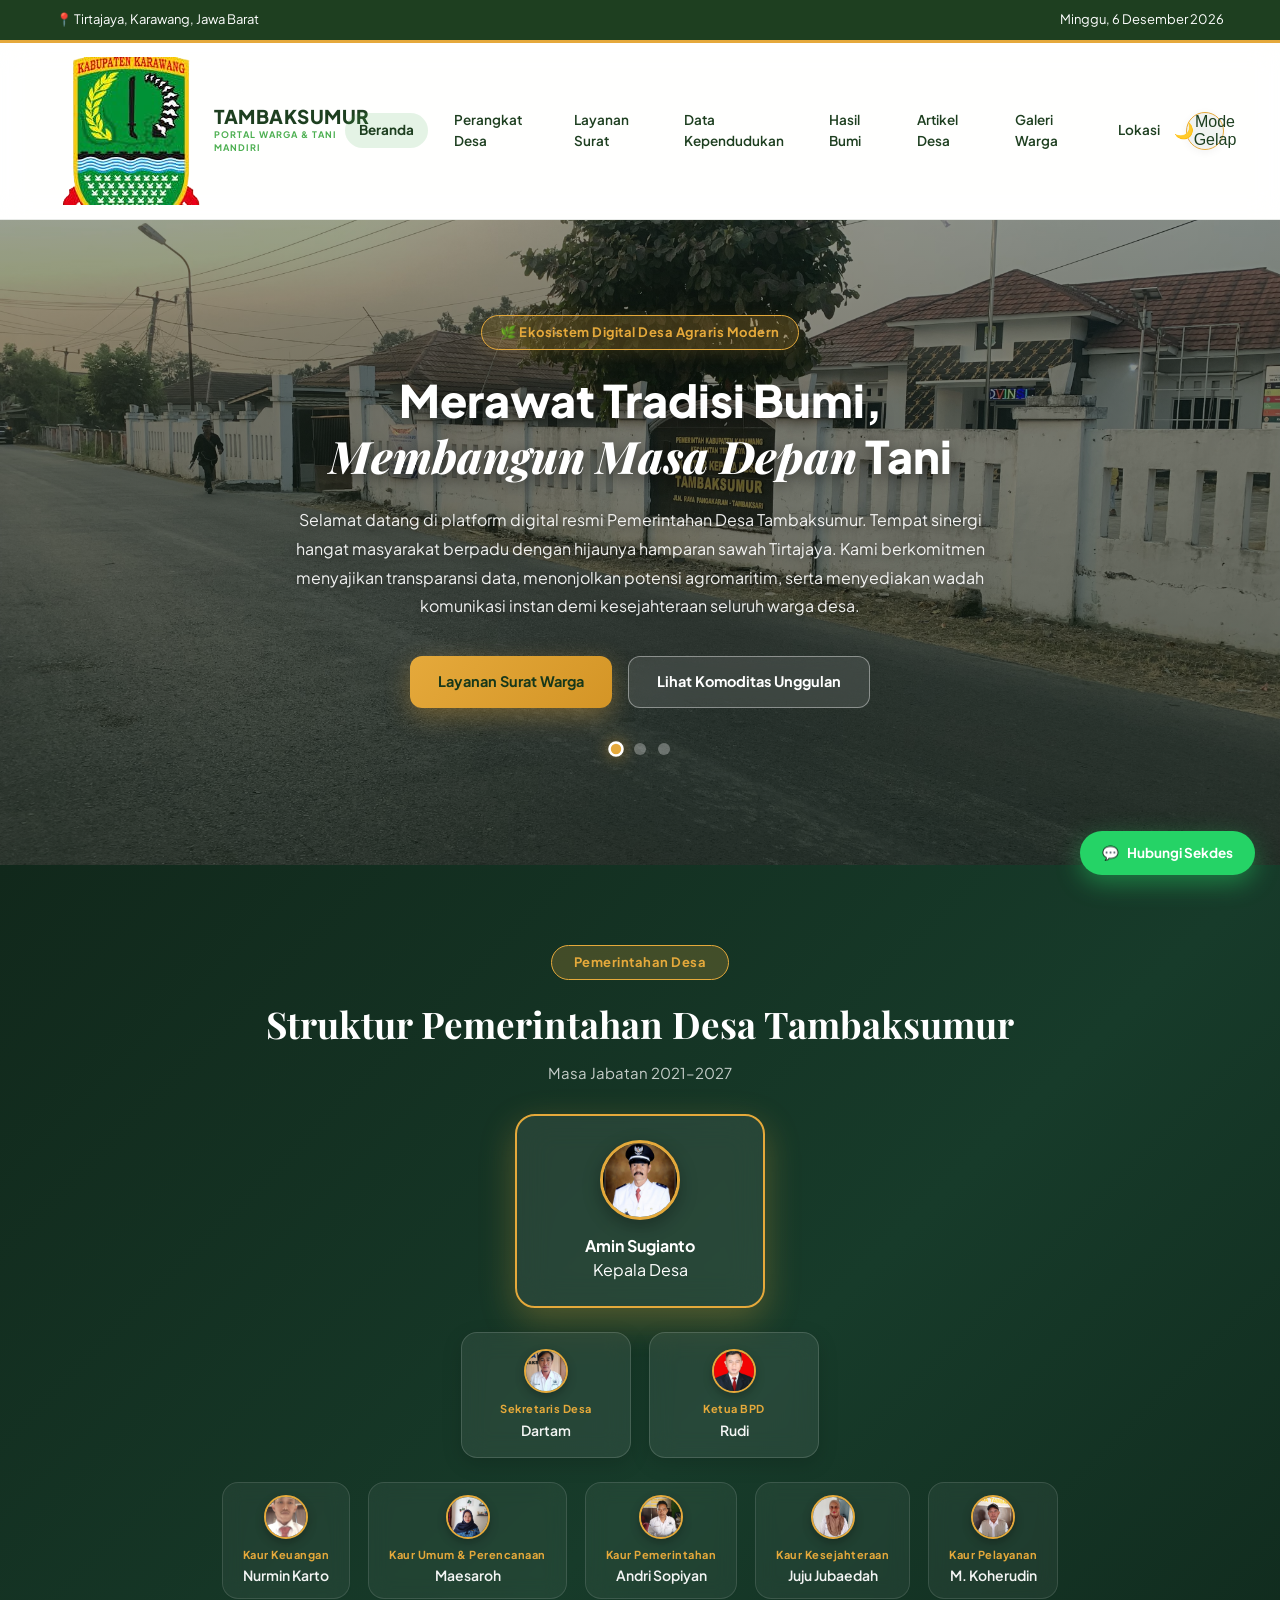
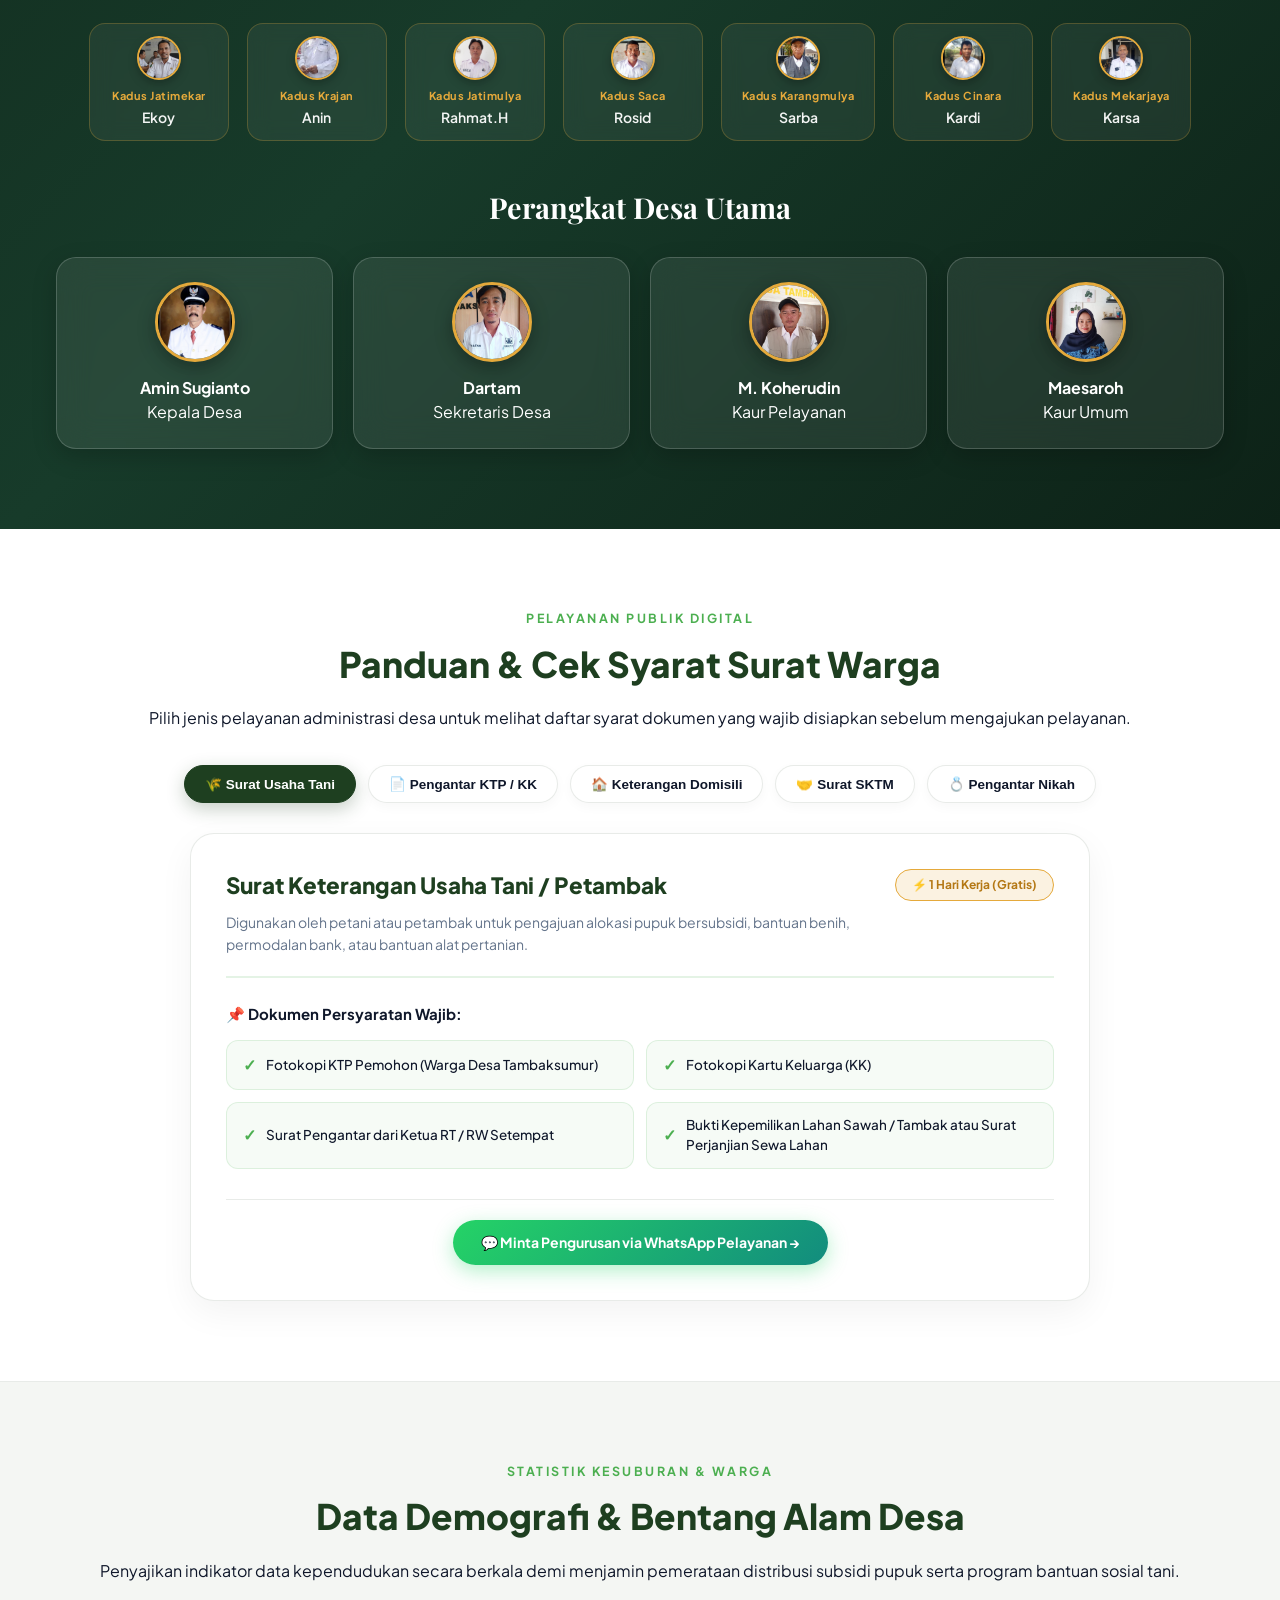
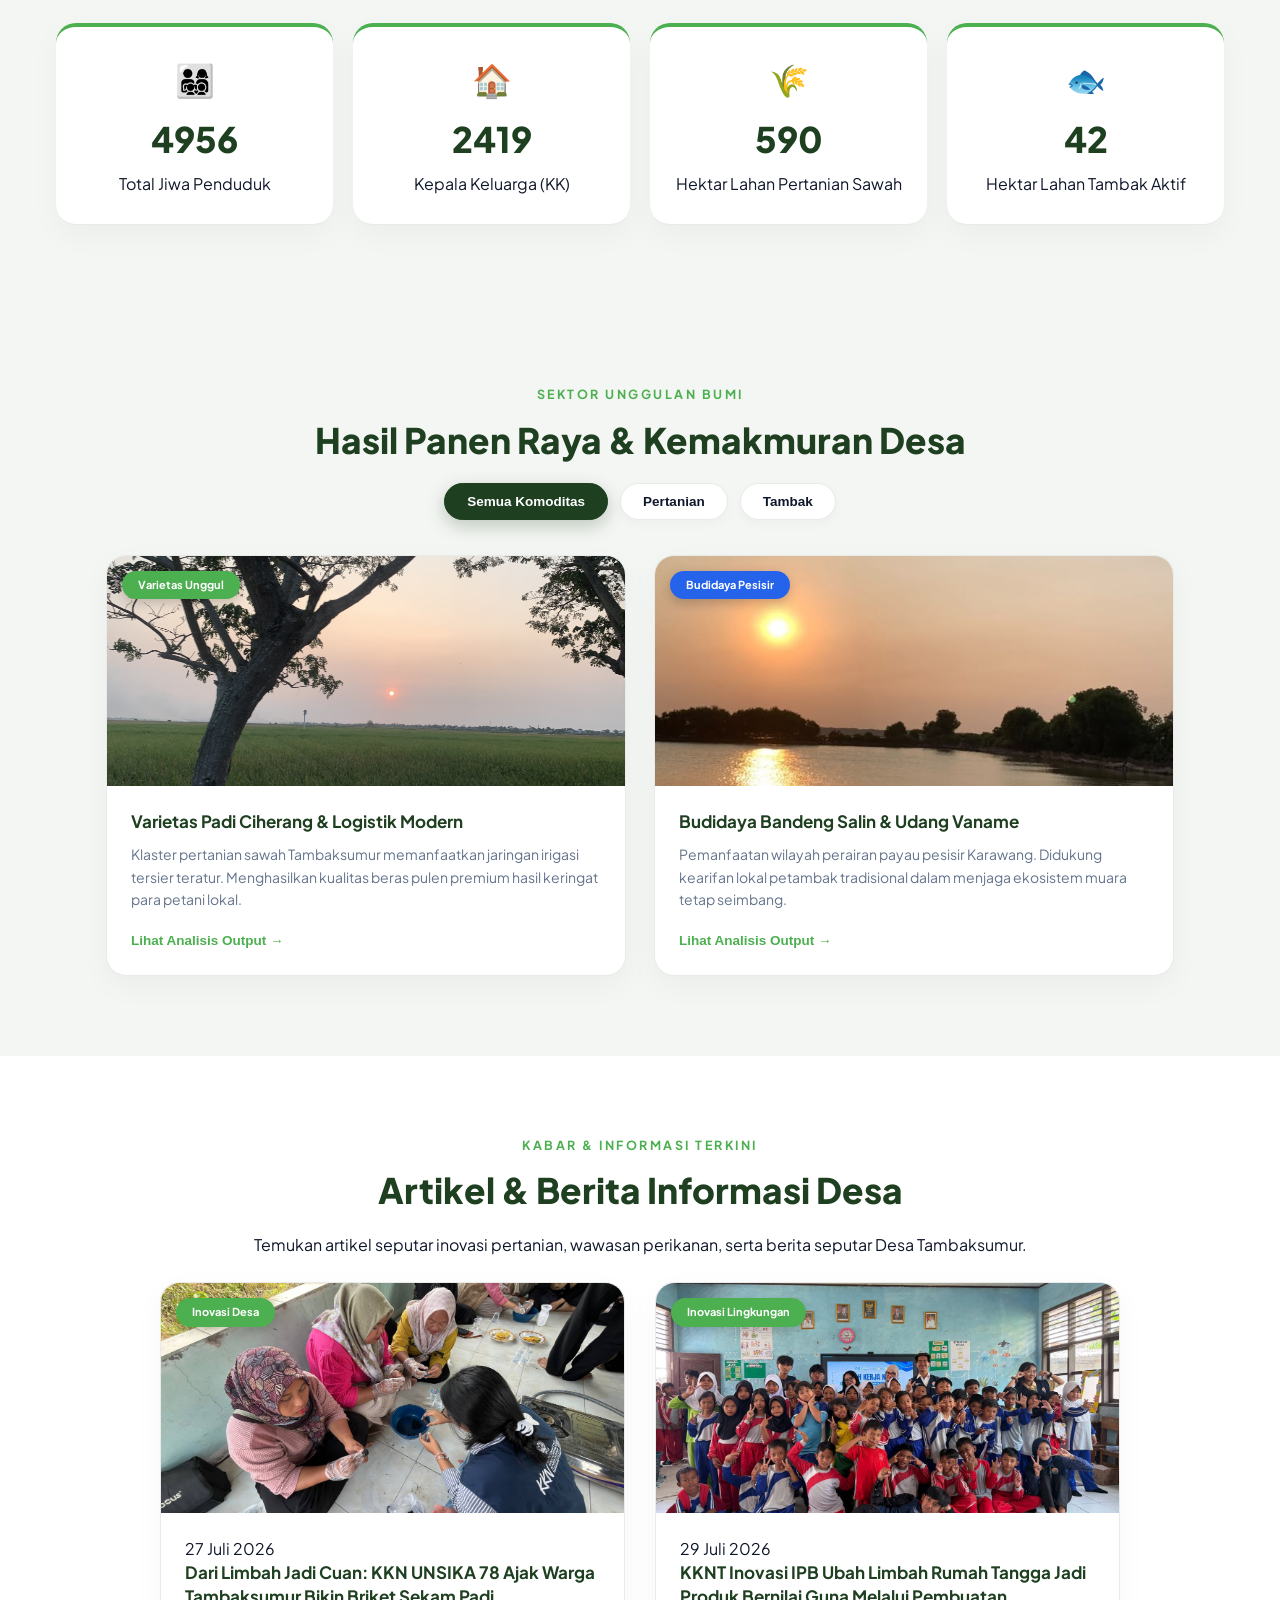
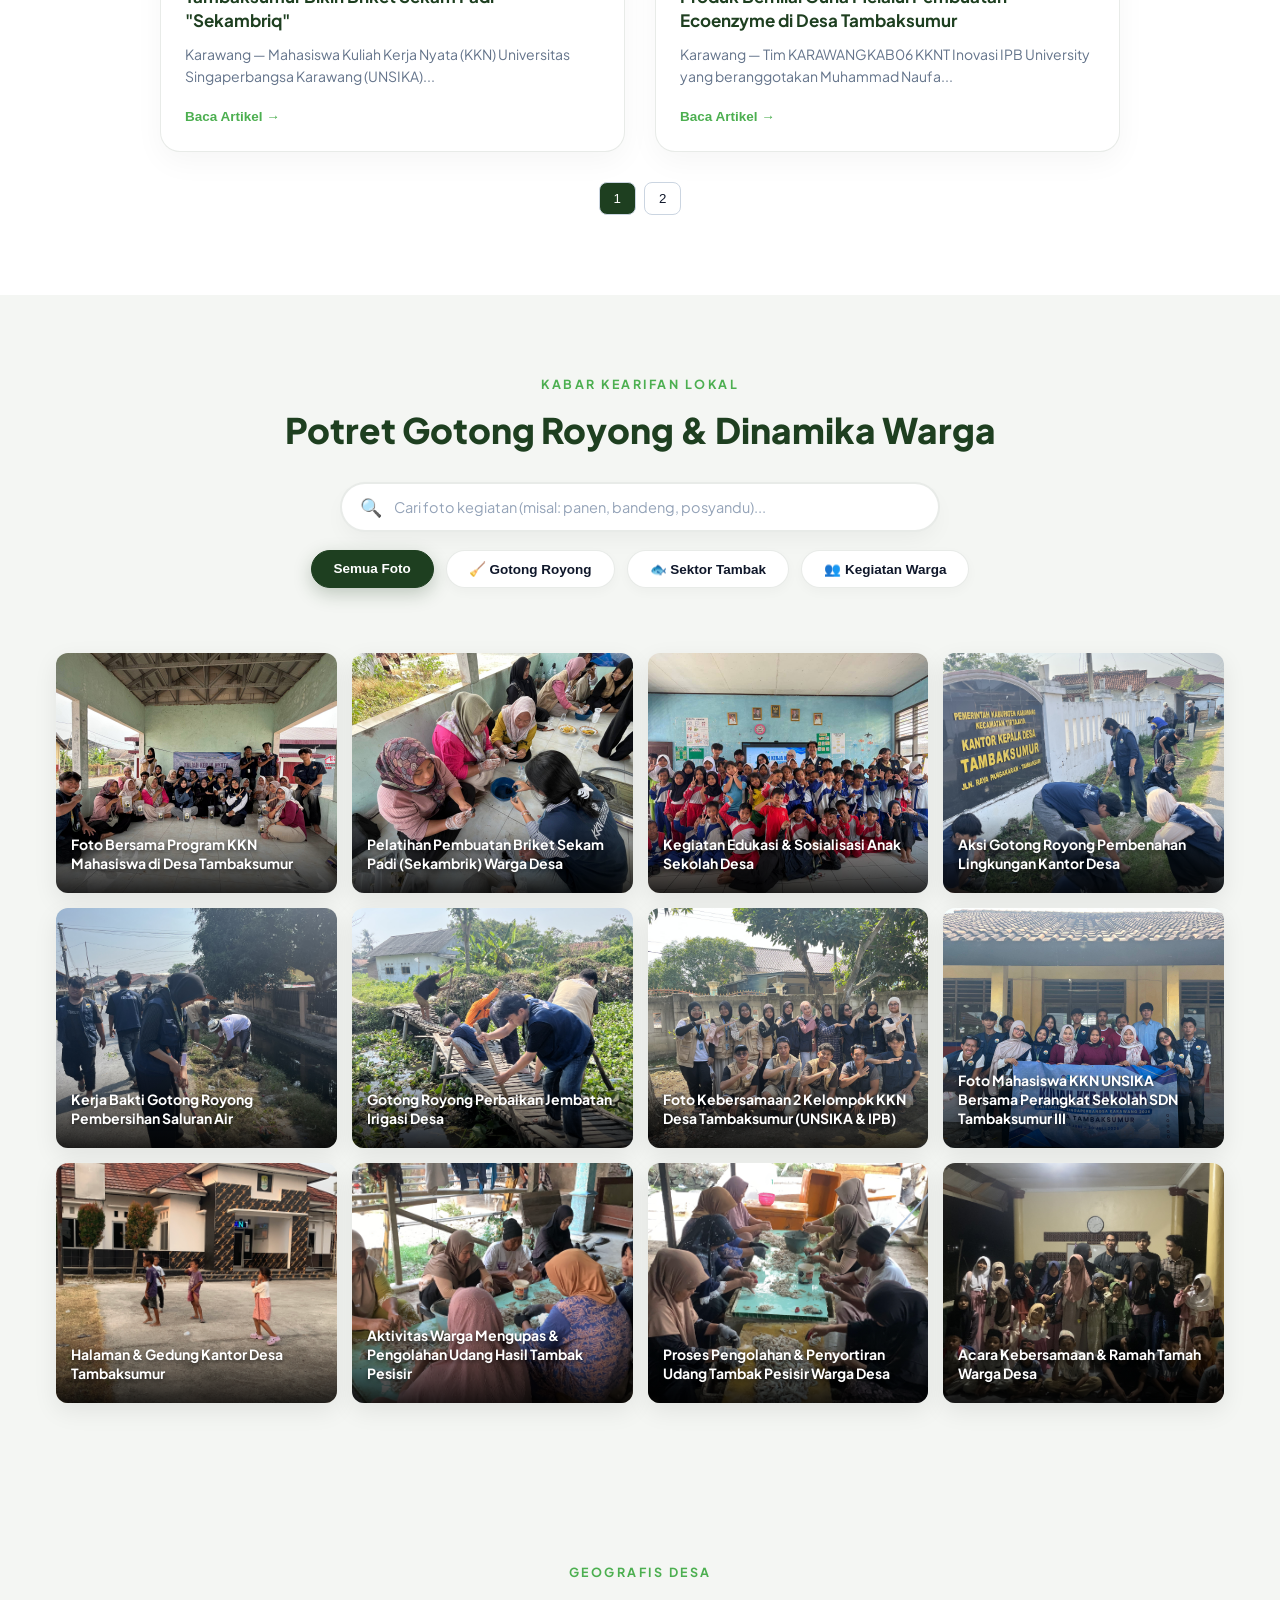
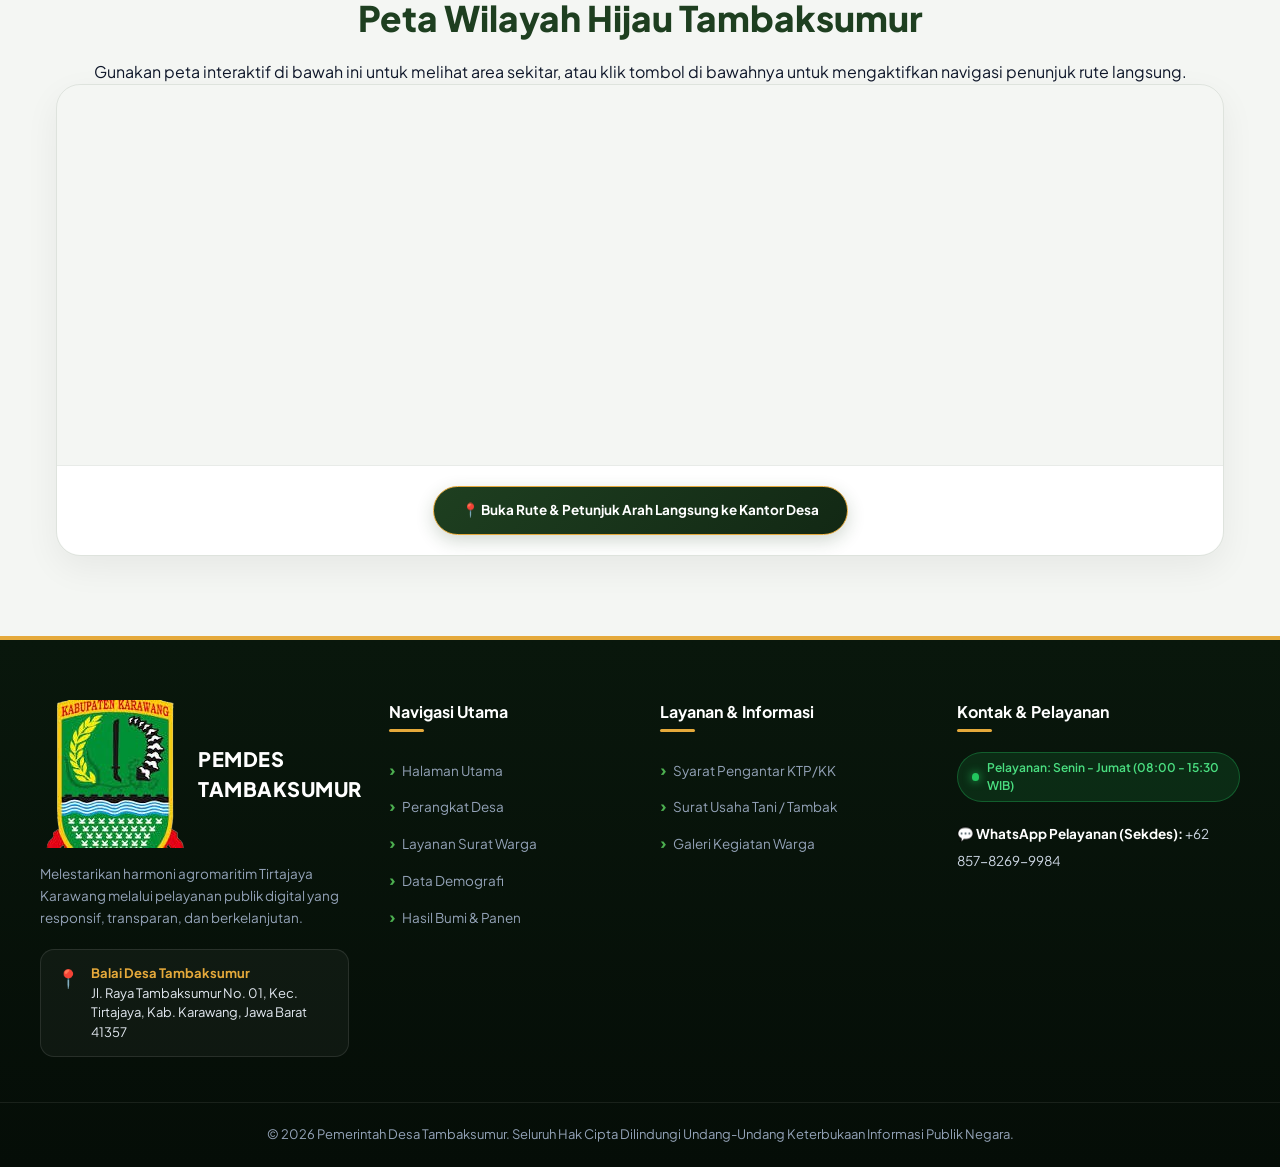
==== public/index.html @ b788a49d "update web" ====
<!DOCTYPE html>
<html lang="id">

<head>
    <meta charset="UTF-8">
    <meta name="viewport" content="width=device-width, initial-scale=1.0">
    <title>Portal Resmi Desa Tambaksumur Karawang - Informasi & Pelayanan Publik</title>
    <link rel="icon" type="image/png" href="logo-karawang.png">
    <link rel="shortcut icon" type="image/png" href="logo-karawang.png">
    <link rel="apple-touch-icon" href="logo-karawang.png">

    <!-- META SEO UTAMA -->
    <meta name="title" content="Portal Resmi Desa Tambaksumur Karawang - Informasi & Pelayanan Publik">
    <meta name="description"
        content="Website Resmi Pemerintah Desa Tambaksumur, Kecamatan Tirtajaya, Kabupaten Karawang. Informasi pelayanan publik, statistik kependudukan, hasil bumi pertanian & tambak, serta layanan aduan warga instan.">
    <meta name="keywords"
        content="Desa Tambaksumur, Tambaksumur Tirtajaya, Karawang, Portal Desa, Pemerintah Desa Tambaksumur, Berita Desa, Hasil Tani, Tambak Bandeng, Aduan Warga Karawang">
    <meta name="robots" content="index, follow">
    <meta name="author" content="Pemerintah Desa Tambaksumur">
    <link rel="canonical" href="https://www.desatambaksumur.com/">
    <meta name="theme-color" content="#1e3f20">

    <!-- OPEN GRAPH / FACEBOOK / WHATSAPP -->
    <meta property="og:type" content="website">
    <meta property="og:url" content="https://www.desatambaksumur.com/">
    <meta property="og:title" content="Portal Resmi Desa Tambaksumur Karawang - Mandiri & Berkelanjutan">
    <meta property="og:description"
        content="Website Resmi Desa Tambaksumur, Tirtajaya, Karawang. Portal layanan warga, potensi pertanian & tambak, serta aduan warga online.">
    <meta property="og:image" content="asset/sawah.jpg">
    <meta property="og:site_name" content="Portal Pemdes Tambaksumur">
    <meta property="og:locale" content="id_ID">

    <!-- TWITTER CARDS -->
    <meta name="twitter:card" content="summary_large_image">
    <meta name="twitter:url" content="https://www.desatambaksumur.com/">
    <meta name="twitter:title" content="Portal Resmi Desa Tambaksumur Karawang">
    <meta name="twitter:description"
        content="Website Resmi Desa Tambaksumur, Tirtajaya, Karawang. Portal layanan warga, potensi pertanian & tambak, serta aduan warga online.">
    <meta name="twitter:image" content="asset/sawah.jpg">

    <!-- JSON-LD STRUCTURED DATA (SCHEMA.ORG) -->
    <script type="application/ld+json">
    {
      "@context": "https://schema.org",
      "@type": "GovernmentOrganization",
      "name": "Pemerintah Desa Tambaksumur",
      "alternateName": "Pemdes Tambaksumur",
      "url": "https://www.desatambaksumur.com",
      "logo": "https://www.desatambaksumur.com/logo-karawang.png",
      "description": "Portal resmi Pemerintah Desa Tambaksumur, Kecamatan Tirtajaya, Kabupaten Karawang, Jawa Barat.",
      "address": {
        "@type": "PostalAddress",
        "streetAddress": "Jl. Raya Tambaksumur No. 1",
        "addressLocality": "Tirtajaya",
        "addressRegion": "Karawang",
        "postalCode": "41357",
        "addressCountry": "ID"
      },
      "geo": {
        "@type": "GeoCoordinates",
        "latitude": -6.0645,
        "longitude": 107.2412
      },
      "contactPoint": {
        "@type": "ContactPoint",
        "telephone": "+62-851-5811-0863",
        "contactType": "customer service",
        "availableLanguage": "Indonesian"
      }
    }
    </script>

    <!-- Hubungkan ke CSS Eksternal -->
    <link rel="stylesheet" href="style.css">
    <!-- Google Fonts -->
    <link rel="preconnect" href="https://fonts.googleapis.com">
    <link rel="preconnect" href="https://fonts.gstatic.com" crossorigin>
    <link
        href="https://fonts.googleapis.com/css2?family=Plus+Jakarta+Sans:wght@300;400;500;600;700;800&family=Playfair+Display:ital,wght@0,600;1,400&display=swap"
        rel="stylesheet">
</head>

<body>

    <!-- 1. INITIAL PAGE LOADING ANIMATION OVERLAY -->
    <div id="page-loader" class="page-loader-overlay">
        <div class="loader-spinner"></div>
        <p>Memuat Portal Desa Tambaksumur...</p>
    </div>

    <!-- TOP MINI BAR -->
    <div class="top-bar">
        <div class="container container-flex">
            <div class="top-info">
                <span>📍 Tirtajaya, Karawang, Jawa Barat</span>
            </div>
            <div class="top-date" id="live-date">Rabu, 22 Juli 2026</div>
        </div>
    </div>

    <!-- MAIN NAVIGATION (STICKY & DARK MODE TOGGLE) -->
    <nav class="navbar" role="navigation" aria-label="Navigasi Utama">
        <div class="container container-flex">
            <a href="#home" class="logo" style="text-decoration:none;">
                <img src="logo-karawang.png" alt="Logo Kabupaten Karawang" class="navbar-logo-img">
                <div class="logo-text">
                    <span class="title">TAMBAKSUMUR</span>
                    <span class="subtitle">PORTAL WARGA & TANI MANDIRI</span>
                </div>
            </a>

            <!-- TOMBOL HAMBURGER MOBILE MENU -->
            <button class="hamburger-menu" id="hamburger-btn" aria-label="Toggle Menu Navigasi" aria-expanded="false"
                aria-controls="nav-menu">
                <span></span>
                <span></span>
                <span></span>
            </button>

            <ul class="nav-links" id="nav-menu">
                <li class="mobile-drawer-header display-mobile-only">
                    <div class="drawer-brand">
                        <img src="logo-karawang.png" alt="Logo Kabupaten Karawang" class="drawer-logo-img">
                        <div class="drawer-brand-text">
                            <strong>PEMDES TAMBAKSUMUR</strong>
                            <small>Portal Warga & Tani Mandiri</small>
                        </div>
                    </div>
                </li>
                <li><a href="#home" class="nav-item active"><span class="nav-icon-sm">🏠</span> Beranda</a></li>
                <li><a href="#perangkat" class="nav-item"><span class="nav-icon-sm">👥</span> Perangkat Desa</a></li>
                <li><a href="#layanan" class="nav-item"><span class="nav-icon-sm">📜</span> Layanan Surat</a></li>
                <li><a href="#demografi" class="nav-item"><span class="nav-icon-sm">📊</span> Data Kependudukan</a></li>
                <li><a href="#potensi" class="nav-item"><span class="nav-icon-sm">🌾</span> Hasil Bumi</a></li>
                <li><a href="#artikel" class="nav-item"><span class="nav-icon-sm">📰</span> Artikel Desa</a></li>
                <li><a href="#kegiatan" class="nav-item"><span class="nav-icon-sm">🖼️</span> Galeri Warga</a></li>
                <li><a href="#maps-location" class="nav-item"><span class="nav-icon-sm">📍</span> Lokasi</a></li>

                <li class="dark-mode-item">
                    <button id="dark-mode-toggle" class="btn-dark-mode" aria-label="Toggle Dark Mode">
                        <span class="theme-icon">🌙</span> <span class="theme-text-lbl">Mode Gelap</span>
                    </button>
                </li>
            </ul>
        </div>
    </nav>



    <!-- MAIN CONTENT FOR SEO SEMANTICS -->
    <main>
        <!-- HERO SECTION WITH DYNAMIC SLIDER BACKGROUND -->
        <header id="home" class="hero-advanced">
            <div class="hero-slider-bg">
                <div class="hero-slide active" style="background-image: url('asset/hero-1.jpg');"></div>
                <div class="hero-slide" style="background-image: url('asset/hero-2.jpg');"></div>
                <div class="hero-slide" style="background-image: url('asset/hero-3.jpg');"></div>
                <div class="hero-overlay"></div>
            </div>

            <div class="container hero-content-relative">
                <div class="hero-grid">
                    <div class="hero-main-text">
                        <div class="badge-advanced">🌿 Ekosistem Digital Desa Agraris Modern</div>
                        <h1>Merawat Tradisi Bumi, <br><span class="text-serif">Membangun Masa Depan</span> Tani</h1>
                        <p>Selamat datang di platform digital resmi Pemerintahan Desa Tambaksumur. Tempat sinergi hangat
                            masyarakat berpadu dengan hijaunya hamparan sawah Tirtajaya. Kami berkomitmen menyajikan
                            transparansi data, menonjolkan potensi agromaritim, serta menyediakan wadah komunikasi
                            instan demi kesejahteraan seluruh warga desa.</p>
                        <div class="hero-actions-advanced">
                            <a href="#layanan" class="btn-adv btn-adv-primary">Layanan Surat Warga</a>
                            <a href="#potensi" class="btn-adv btn-adv-secondary">Lihat Komoditas Unggulan</a>
                        </div>
                    </div>


                </div>

                <!-- Slider Indicator Dots & Controls -->
                <div class="hero-slider-indicators">
                    <span class="hero-dot active" onclick="setHeroSlide(0)"></span>
                    <span class="hero-dot" onclick="setHeroSlide(1)"></span>
                    <span class="hero-dot" onclick="setHeroSlide(2)"></span>
                </div>
            </div>
        </header>

        <!-- STRUKTUR ORGANISASI PERANGKAT DESA -->
        <section id="perangkat" class="section-perangkat-tree">
            <div class="container">
                <div class="text-center" style="margin-bottom: 30px;">
                    <span class="tree-pill-badge">Pemerintahan Desa</span>
                    <h2 class="tree-main-title">Struktur Pemerintahan Desa Tambaksumur</h2>
                    <p class="tree-sub-title">Masa Jabatan 2021–2027</p>
                    <div class="tree-divider-dot"><span></span></div>
                </div>

                <div class="tree-container">
                    <!-- Level 1: Kades -->
                    <div class="tree-level level-top">
                        <div class="tree-card card-kades"
                            onclick="openPerangkatModal('Amin Sugianto', 'Kepala Desa (Kades)', 'Memimpin penyelenggaraan pemerintahan desa, membina kehidupan masyarakat, serta menjaga stabilitas ketahanan pangan klaster agromaritim.', 'asset/kades-amin-sugianto.jpg', '0857-1574-5591')">
                            <div class="tree-avatar">
                                <img src="asset/kades-amin-sugianto.jpg" alt="Foto Amin Sugianto">
                            </div>
                            <h4>Amin Sugianto</h4>
                            <span class="role-sub">Kepala Desa</span>
                        </div>
                    </div>

                    <!-- Level 2: Sekdes & BPD -->
                    <div class="tree-level level-mid-2">
                        <div class="tree-box-small"
                            onclick="openPerangkatModal('Dartam', 'Sekretaris Desa (Sekdes)', 'Bertanggung jawab atas administrasi umum, penyusunan anggaran desa, serta integrasi sistem birokrasi digital online.', 'asset/sekdes.jpg', '0857-8269-9984')">
                            <div class="tree-box-avatar"><img src="asset/sekdes.jpg" alt="Foto Dartam"></div>
                            <span class="role-head">Sekretaris Desa</span>
                            <h5 class="person-name">Dartam</h5>
                        </div>
                        <div class="tree-box-small"
                            onclick="openPerangkatModal('Rudi', 'Ketua BPD', 'Memimpin fungsi legislasi desa, pengawasan kinerja pemerintah desa, serta penampungan aspirasi warga.', 'asset/ketua-bpd.jpg', '0856-7637-379')">
                            <div class="tree-box-avatar"><img src="asset/ketua-bpd.jpg" alt="Foto Rudi"></div>
                            <span class="role-head">Ketua BPD</span>
                            <h5 class="person-name">Rudi</h5>
                        </div>
                    </div>

                    <!-- Level 3: Kaur & Kasi -->
                    <div class="tree-level level-mid-3">
                        <div class="tree-box-tiny"
                            onclick="openPerangkatModal('Nurmin Karto', 'Kaur Keuangan', 'Mengelola urusan administrasi keuangan desa, pelaporan pajak, serta transparansi dana desa secara akuntabel.', 'asset/kaur-keuangan.jpg', '0857-1606-0378')">
                            <div class="tree-box-avatar"><img src="asset/kaur-keuangan.jpg" alt="Foto Nurmin Karto">
                            </div>
                            <span class="role-head">Kaur Keuangan</span>
                            <h5 class="person-name">Nurmin Karto</h5>
                        </div>
                        <div class="tree-box-tiny"
                            onclick="openPerangkatModal('Maesaroh', 'Kaur Umum & Perencanaan', 'Menyusun rencana pembangunan jangka menengah desa (RPJMDes) serta pemetaan infrastruktur pertanian.', 'asset/kaur-umum.jpg', '0857-1800-8598')">
                            <div class="tree-box-avatar"><img src="asset/kaur-umum.jpg" alt="Foto Maesaroh"></div>
                            <span class="role-head">Kaur Umum & Perencanaan</span>
                            <h5 class="person-name">Maesaroh</h5>
                        </div>
                        <div class="tree-box-tiny"
                            onclick="openPerangkatModal('Andri Sopiyan', 'Kaur Pemerintahan', 'Mengelola urusan administrasi tata pemerintahan desa dan ketertiban.', 'asset/kaur-pemerintahan.jpg', '0858-4634-4375')">
                            <div class="tree-box-avatar"><img src="asset/kaur-pemerintahan.jpg"
                                    alt="Foto Andri Sopiyan"></div>
                            <span class="role-head">Kaur Pemerintahan</span>
                            <h5 class="person-name">Andri Sopiyan</h5>
                        </div>
                        <div class="tree-box-tiny"
                            onclick="openPerangkatModal('Juju Jubaedah', 'Kaur Kesejahteraan', 'Mengelola program bantuan sosial dan kesejahteraan warga tani.', 'asset/kaur-kesejahteraan.jpg', '0815-7462-6369')">
                            <div class="tree-box-avatar"><img src="asset/kaur-kesejahteraan.jpg"
                                    alt="Foto Juju Jubaedah"></div>
                            <span class="role-head">Kaur Kesejahteraan</span>
                            <h5 class="person-name">Juju Jubaedah</h5>
                        </div>
                        <div class="tree-box-tiny"
                            onclick="openPerangkatModal('M. Koherudin', 'Kaur Pelayanan', 'Melayani kebutuhan administrasi dan kependudukan warga desa.', 'asset/kaur-pelayanan.jpg', '0857-1800-6193')">
                            <div class="tree-box-avatar"><img src="asset/kaur-pelayanan.jpg" alt="Foto M. Koherudin">
                            </div>
                            <span class="role-head">Kaur Pelayanan</span>
                            <h5 class="person-name">M. Koherudin</h5>
                        </div>
                    </div>

                    <!-- Level 4: 7 Wilayah Kadus (Kepala Dusun) -->
                    <div class="tree-level level-bottom">
                        <div class="tree-box-tiny box-dusun"
                            onclick="openPerangkatModal('Ekoy', 'Kadus Jatimekar', 'Mengayomi dan memimpin pelayanan kependudukan serta pembangunan wilayah Dusun Jatimekar.', 'asset/kadus-jatimekar.jpg', '0857-1010-7166')">
                            <div class="tree-box-avatar"><img src="asset/kadus-jatimekar.jpg" alt="Foto Ekoy"></div>
                            <span class="role-head">Kadus Jatimekar</span>
                            <h5 class="person-name">Ekoy</h5>
                        </div>
                        <div class="tree-box-tiny box-dusun"
                            onclick="openPerangkatModal('Anin', 'Kadus Krajan', 'Mengayomi dan memimpin pelayanan kependudukan serta pembangunan wilayah Dusun Krajan.', 'asset/kadus-krajan.jpg', '0857-1673-3255')">
                            <div class="tree-box-avatar"><img src="asset/kadus-krajan.jpg" alt="Foto Anin"></div>
                            <span class="role-head">Kadus Krajan</span>
                            <h5 class="person-name">Anin</h5>
                        </div>
                        <div class="tree-box-tiny box-dusun"
                            onclick="openPerangkatModal('Rahmat.H', 'Kadus Jatimulya', 'Mengayomi dan memimpin pelayanan kependudukan serta pembangunan wilayah Dusun Jatimulya.', 'asset/kadus-jatimulya.jpg', '0856-9168-9659')">
                            <div class="tree-box-avatar"><img src="asset/kadus-jatimulya.jpg" alt="Foto Rahmat.H"></div>
                            <span class="role-head">Kadus Jatimulya</span>
                            <h5 class="person-name">Rahmat.H</h5>
                        </div>
                        <div class="tree-box-tiny box-dusun"
                            onclick="openPerangkatModal('Rosid', 'Kadus Saca', 'Mengayomi dan memimpin pelayanan kependudukan serta pembangunan wilayah Dusun Saca.', 'asset/kadus-saca.jpg', '0857-7096-4402')">
                            <div class="tree-box-avatar"><img src="asset/kadus-saca.jpg" alt="Foto Rosid"></div>
                            <span class="role-head">Kadus Saca</span>
                            <h5 class="person-name">Rosid</h5>
                        </div>
                        <div class="tree-box-tiny box-dusun"
                            onclick="openPerangkatModal('Sarba', 'Kadus Karangmulya', 'Mengayomi dan memimpin pelayanan kependudukan serta pembangunan wilayah Dusun Karangmulya.', 'asset/kadus-karangmulya.jpg', '0858-7076-9436')">
                            <div class="tree-box-avatar"><img src="asset/kadus-karangmulya.jpg" alt="Foto Sarba"></div>
                            <span class="role-head">Kadus Karangmulya</span>
                            <h5 class="person-name">Sarba</h5>
                        </div>
                        <div class="tree-box-tiny box-dusun"
                            onclick="openPerangkatModal('Kardi', 'Kadus Cinara', 'Mengayomi dan memimpin pelayanan kependudukan serta pembangunan wilayah Dusun Cinara.', 'asset/kadus-cinara.jpg', '0857-1016-9023')">
                            <div class="tree-box-avatar"><img src="asset/kadus-cinara.jpg" alt="Foto Kardi"></div>
                            <span class="role-head">Kadus Cinara</span>
                            <h5 class="person-name">Kardi</h5>
                        </div>
                        <div class="tree-box-tiny box-dusun"
                            onclick="openPerangkatModal('Karsa', 'Kadus Mekarjaya', 'Mengayomi dan memimpin pelayanan kependudukan serta pembangunan wilayah Dusun Mekarjaya.', 'asset/kadus-mekarjaya.jpg', '0815-7481-8160')">
                            <div class="tree-box-avatar"><img src="asset/kadus-mekarjaya.jpg" alt="Foto Karsa"></div>
                            <span class="role-head">Kadus Mekarjaya</span>
                            <h5 class="person-name">Karsa</h5>
                        </div>
                    </div>
                </div>

                <div class="perangkat-bottom-section">
                    <h3 class="tree-secondary-title text-center">Perangkat Desa Utama</h3>

                    <div class="perangkat-cards-row">
                        <div class="tree-card card-horizontal"
                            onclick="openPerangkatModal('Amin Sugianto', 'Kepala Desa', 'Memimpin penyelenggaraan pemerintahan desa.', 'asset/kades-amin-sugianto.jpg', '0857-1574-5591')">
                            <div class="tree-avatar avatar-sm">
                                <img src="asset/kades-amin-sugianto.jpg" alt="Foto Amin Sugianto">
                            </div>
                            <h4>Amin Sugianto</h4>
                            <span class="role-sub">Kepala Desa</span>
                        </div>

                        <div class="tree-card card-horizontal"
                            onclick="openPerangkatModal('Dartam', 'Sekretaris Desa', 'Bertanggung jawab atas administrasi umum dan pelayanan desa.', 'asset/sekdes.jpg', '0857-8269-9984')">
                            <div class="tree-avatar avatar-sm">
                                <img src="asset/sekdes.jpg" alt="Foto Dartam">
                            </div>
                            <h4>Dartam</h4>
                            <span class="role-sub">Sekretaris Desa</span>
                        </div>

                        <div class="tree-card card-horizontal"
                            onclick="openPerangkatModal('M. Koherudin', 'Kaur Pelayanan', 'Melayani kebutuhan administrasi dan kependudukan warga.', 'asset/kaur-pelayanan.jpg', '0857-1800-6193')">
                            <div class="tree-avatar avatar-sm">
                                <img src="asset/kaur-pelayanan.jpg" alt="Foto M. Koherudin">
                            </div>
                            <h4>M. Koherudin</h4>
                            <span class="role-sub">Kaur Pelayanan</span>
                        </div>

                        <div class="tree-card card-horizontal"
                            onclick="openPerangkatModal('Maesaroh', 'Kaur Umum & Perencanaan', 'Bertanggung jawab atas administrasi umum dan perencanaan desa.', 'asset/kaur-umum.jpg', '0857-1800-8598')">
                            <div class="tree-avatar avatar-sm">
                                <img src="asset/kaur-umum.jpg" alt="Foto Maesaroh">
                            </div>
                            <h4>Maesaroh</h4>
                            <span class="role-sub">Kaur Umum</span>
                        </div>
                    </div>
                </div>
            </div>
        </section>

        <!-- POP-UP MODAL PROFIL PERANGKAT -->
        <div id="perangkat-modal" class="modal-backdrop display-none">
            <div class="modal-content animate-zoom">
                <span class="close-modal-btn" onclick="closePerangkatModal()">&times;</span>
                <div class="modal-grid">
                    <img id="p-modal-img" src="" alt="Foto Aparatur">
                    <div class="modal-text-side">
                        <span id="p-modal-role" class="role-badge kades-tag"
                            style="display:inline-block; margin-bottom:8px;">Jabatan</span>
                        <h3 id="p-modal-name">Nama Perangkat</h3>
                        <p id="p-modal-desc" style="font-size: 14px; color: #64748b; margin-bottom: 0;">Deskripsi...</p>
                        <div id="p-modal-phone"></div>
                    </div>
                </div>
            </div>
        </div>

        <!-- LAYANAN MANDIRI & CEK SYARAT SURAT WARGA ONLINE -->
        <section id="layanan" class="section-layanan">
            <div class="container">
                <div class="section-header text-center">
                    <span class="pre-title">PELAYANAN PUBLIK DIGITAL</span>
                    <h2>Panduan & Cek Syarat Surat Warga</h2>
                    <p class="section-desc">Pilih jenis pelayanan administrasi desa untuk melihat daftar syarat dokumen
                        yang wajib disiapkan sebelum mengajukan pelayanan.</p>
                </div>

                <div class="layanan-tabs-wrapper">
                    <button class="layanan-tab-btn active" onclick="switchLayananTab('tani')">🌾 Surat Usaha
                        Tani</button>
                    <button class="layanan-tab-btn" onclick="switchLayananTab('ktp')">📄 Pengantar KTP / KK</button>
                    <button class="layanan-tab-btn" onclick="switchLayananTab('domisili')">🏠 Keterangan
                        Domisili</button>
                    <button class="layanan-tab-btn" onclick="switchLayananTab('sktm')">🤝 Surat SKTM</button>
                    <button class="layanan-tab-btn" onclick="switchLayananTab('nikah')">💍 Pengantar Nikah</button>
                </div>

                <div class="layanan-card-content" id="layanan-detail-box">
                    <!-- Content generated via JavaScript -->
                </div>
            </div>
        </section>

        <!-- DATA DEMOGRAFI & COUNTER ANIMATION -->
        <section id="demografi" class="section-dashboard">
            <div class="container">
                <div class="section-header text-center">
                    <span class="pre-title">STATISTIK KESUBURAN & WARGA</span>
                    <h2>Data Demografi & Bentang Alam Desa</h2>
                    <p class="section-desc">Penyajikan indikator data kependudukan secara berkala demi menjamin
                        pemerataan distribusi subsidi pupuk serta program bantuan sosial tani.</p>
                </div>

                <div class="stats-complex-grid">
                    <div class="stat-box-advanced border-green">
                        <div class="stat-icon-wrapper">👨‍👩‍👧‍👦</div>
                        <h3 class="counter-init" data-target="8400">0</h3>
                        <p class="stat-label">Total Jiwa Penduduk</p>
                    </div>
                    <div class="stat-box-advanced border-blue">
                        <div class="stat-icon-wrapper">🏠</div>
                        <h3 class="counter-init" data-target="4100">0</h3>
                        <p class="stat-label">Kepala Keluarga (KK)</p>
                    </div>
                    <div class="stat-box-advanced border-orange">
                        <div class="stat-icon-wrapper">🌾</div>
                        <h3 class="counter-init" data-target="1000">0</h3>
                        <p class="stat-label">Hektar Lahan Pertanian Sawah</p>
                    </div>
                    <div class="stat-box-advanced border-cyan">
                        <div class="stat-icon-wrapper">🐟</div>
                        <h3 class="counter-init" data-target="70">0</h3>
                        <p class="stat-label">Hektar Lahan Tambak Aktif</p>
                    </div>
                </div>
            </div>
        </section>

        <!-- SEKTOR POTENSI -->
        <section id="potensi" class="section-potensi">
            <div class="container">
                <div class="section-header text-center">
                    <span class="pre-title">SEKTOR UNGGULAN BUMI</span>
                    <h2>Hasil Panen Raya & Kemakmuran Desa</h2>
                </div>

                <div class="filter-tabs-container">
                    <button class="filter-btn active" data-filter="all">Semua Komoditas</button>
                    <button class="filter-btn" data-filter="sawah">Pertanian</button>
                    <button class="filter-btn" data-filter="tambak">Tambak</button>
                </div>

                <div class="potensi-flex-layout">
                    <div class="potensi-card-complex" data-category="sawah">
                        <div class="potensi-badge bg-green-tag">Varietas Unggul</div>
                        <div class="potensi-img-zoom">
                            <img src="asset/sawah.jpg" alt="Lahan Sawah Desa Tambaksumur">
                        </div>
                        <div class="potensi-body-complex">
                            <h3>Varietas Padi Ciherang & Logistik Modern</h3>
                            <p>Klaster pertanian sawah Tambaksumur memanfaatkan jaringan irigasi tersier teratur.
                                Menghasilkan kualitas beras pulen premium hasil keringat para petani lokal.</p>
                            <button class="btn-card-action" onclick="showPotensiDetail('sawah')">Lihat Analisis Output
                                &rarr;</button>
                        </div>
                    </div>

                    <div class="potensi-card-complex" data-category="tambak">
                        <div class="potensi-badge bg-blue-tag">Budidaya Pesisir</div>
                        <div class="potensi-img-zoom">
                            <img src="asset/tambak.jpg" alt="Budidaya Udang dan Bandeng">
                        </div>
                        <div class="potensi-body-complex">
                            <h3>Budidaya Bandeng Salin & Udang Vaname</h3>
                            <p>Pemanfaatan wilayah perairan payau pesisir Karawang. Didukung kearifan lokal petambak
                                tradisional dalam menjaga ekosistem muara tetap seimbang.</p>
                            <button class="btn-card-action" onclick="showPotensiDetail('tambak')">Lihat Analisis Output
                                &rarr;</button>
                        </div>
                    </div>
                </div>

                <div id="potensi-dynamic-output" class="dynamic-output-box display-none"></div>


            </div>
        </section>

        <!-- ARTIKEL DESA (SEARCH, SKELETON LOADING & PAGINATION) -->
        <section id="artikel" class="section-potensi" style="background-color: var(--white);">
            <div class="container">
                <div class="section-header text-center">
                    <span class="pre-title">KABAR & INFORMASI TERKINI</span>
                    <h2>Artikel & Berita Informasi Desa</h2>
                    <p class="section-desc">Temukan artikel seputar inovasi pertanian, wawasan perikanan, serta berita
                        seputar Desa Tambaksumur.</p>
                </div>

                <!-- CONTAINER SKELETON LOADING -->
                <div id="skeleton-container" class="artikel-grid-4col display-none">
                    <div class="skeleton-card">
                        <div class="skeleton-img"></div>
                        <div class="skeleton-line"></div>
                        <div class="skeleton-line short"></div>
                    </div>
                    <div class="skeleton-card">
                        <div class="skeleton-img"></div>
                        <div class="skeleton-line"></div>
                        <div class="skeleton-line short"></div>
                    </div>
                </div>

                <!-- GRID ARTIKEL DINAMIS -->
                <div id="artikel-render-grid" class="artikel-grid-4col"></div>

                <!-- PAGINATION CONTROL ARTIKEL -->
                <div id="pagination-container" class="pagination-wrapper text-center"></div>
            </div>
        </section>

        <!-- POP-UP MODAL ARTIKEL FULL & SOSIAL SHARE -->
        <div id="artikel-modal" class="modal-backdrop display-none">
            <div class="modal-content animate-zoom" style="max-width: 700px;">
                <span class="close-modal-btn" onclick="closeArtikelModal()">&times;</span>
                <div style="padding: 30px; max-height: 80vh; overflow-y: auto;">
                    <span id="art-modal-category" class="role-badge kades-tag"
                        style="display: inline-block; margin-bottom: 10px;">Kategori</span>
                    <span id="art-modal-date" class="date-tag"
                        style="display: block; margin-bottom: 10px;">Tanggal</span>
                    <h3 id="art-modal-title" style="color: var(--primary-earth); margin-bottom: 15px; font-size: 22px;">
                        Judul Artikel</h3>
                    <img id="art-modal-img" src="" alt="Foto Artikel"
                        style="width: 100%; height: 260px; object-fit: cover; border-radius: 12px; margin-bottom: 15px;">
                    <p id="art-modal-content"
                        style="color: #475569; line-height: 1.8; font-size: 14px; margin-bottom: 20px;">
                        Isi detail artikel...
                    </p>

                    <!-- TAUTAN ARTIKEL ASLI PUBLIKASI -->
                    <div id="art-modal-source-wrapper" style="margin-bottom: 20px; display: none;">
                        <a id="art-modal-source-link" href="#" target="_blank" rel="noopener noreferrer"
                            class="btn-card-action"
                            style="display:inline-flex; align-items:center; gap:8px; text-decoration:none; background: linear-gradient(135deg, #15803d 0%, #047857 100%); color: #fff; padding: 10px 18px; border-radius: 8px; font-weight: 600; font-size: 13.5px; box-shadow: 0 4px 12px rgba(21, 128, 61, 0.25);">
                            🔗 Baca Publikasi Asli di Kompasiana &rarr;
                        </a>
                    </div>

                    <!-- SHARE TO SOCIAL MEDIA -->
                    <div class="share-box-wrapper">
                        <strong>Bagikan Artikel Ini:</strong>
                        <div class="share-buttons">
                            <button id="btn-share-wa" class="btn-share wa">💬 WhatsApp</button>
                            <button id="btn-share-fb" class="btn-share fb">📘 Facebook</button>
                        </div>
                    </div>
                </div>
            </div>
        </div>

        <!-- GALERI & LIGHTBOX -->
        <section id="kegiatan" class="section-kegiatan">
            <div class="container">
                <div class="section-header text-center">
                    <span class="pre-title">KABAR KEARIFAN LOKAL</span>
                    <h2>Potret Gotong Royong & Dinamika Warga</h2>
                </div>

                <!-- TOOLBAR GALERI LUXURY & INTERAKTIF -->
                <div class="galeri-toolbar-luxury">
                    <div class="search-galeri-modern">
                        <div class="search-input-inner">
                            <span class="search-badge-icon">🔍</span>
                            <input type="text" id="input-search-galeri"
                                placeholder="Cari foto kegiatan (misal: panen, bandeng, posyandu)..."
                                autocomplete="off" />
                            <button type="button" id="btn-clear-galeri" class="btn-clear-search display-none"
                                title="Hapus pencarian">&times;</button>
                        </div>
                    </div>

                    <!-- FILTER TABS GALERI -->
                    <div class="filter-tabs-container">
                        <button class="filter-btn-gal active" data-gal="all">Semua Foto</button>
                        <button class="filter-btn-gal" data-gal="gotongroyong">🧹 Gotong Royong</button>
                        <button class="filter-btn-gal" data-gal="tambak">🐟 Sektor Tambak</button>
                        <button class="filter-btn-gal" data-gal="kegiatan">👥 Kegiatan Warga</button>
                    </div>
                </div>

                <div class="gallery-masonry-grid">
                    <div class="gallery-item-wrapper" data-cat="kegiatan"
                        onclick="openLightbox('asset/galeri_warga/galeri1_web.jpg', 'Foto Bersama Program KKN Mahasiswa di Desa Tambaksumur')">
                        <img src="asset/galeri_warga/galeri1_web.jpg" alt="Foto Bersama Program KKN Mahasiswa">
                        <div class="gallery-caption-overlay">
                            <h4>Foto Bersama Program KKN Mahasiswa di Desa Tambaksumur</h4>
                        </div>
                    </div>

                    <div class="gallery-item-wrapper" data-cat="kegiatan"
                        onclick="openLightbox('asset/galeri_warga/galeri6_web.jpg', 'Pelatihan Pembuatan Briket Sekam Padi (Sekambrik) Warga Desa')">
                        <img src="asset/galeri_warga/galeri6_web.jpg"
                            alt="Pelatihan Pembuatan Briket Sekam Padi Sekambrik">
                        <div class="gallery-caption-overlay">
                            <h4>Pelatihan Pembuatan Briket Sekam Padi (Sekambrik) Warga Desa</h4>
                        </div>
                    </div>

                    <div class="gallery-item-wrapper" data-cat="kegiatan"
                        onclick="openLightbox('asset/galeri_warga/IMG-20260722-WA0042.jpg', 'Kegiatan Edukasi & Sosialisasi Anak Sekolah Desa')">
                        <img src="asset/galeri_warga/IMG-20260722-WA0042.jpg" alt="Kegiatan Edukasi Sekolah Desa">
                        <div class="gallery-caption-overlay">
                            <h4>Kegiatan Edukasi & Sosialisasi Anak Sekolah Desa</h4>
                        </div>
                    </div>

                    <div class="gallery-item-wrapper" data-cat="gotongroyong"
                        onclick="openLightbox('asset/galeri_warga/IMG_1221.jpg', 'Aksi Gotong Royong Pembenahan Lingkungan Kantor Desa')">
                        <img src="asset/galeri_warga/IMG_1221.jpg" alt="Gotong Royong Lingkungan Kantor Desa">
                        <div class="gallery-caption-overlay">
                            <h4>Aksi Gotong Royong Pembenahan Lingkungan Kantor Desa</h4>
                        </div>
                    </div>

                    <div class="gallery-item-wrapper" data-cat="gotongroyong"
                        onclick="openLightbox('asset/galeri_warga/IMG_1267.jpg', 'Kerja Bakti Gotong Royong Pembersihan Saluran Air')">
                        <img src="asset/galeri_warga/IMG_1267.jpg" alt="Kerja Bakti Pembersihan Saluran Air">
                        <div class="gallery-caption-overlay">
                            <h4>Kerja Bakti Gotong Royong Pembersihan Saluran Air</h4>
                        </div>
                    </div>

                    <div class="gallery-item-wrapper" data-cat="gotongroyong"
                        onclick="openLightbox('asset/galeri_warga/IMG_1288.jpg', 'Gotong Royong Perbaikan Jembatan Irigasi Desa')">
                        <img src="asset/galeri_warga/IMG_1288.jpg" alt="Perbaikan Jembatan Irigasi Desa">
                        <div class="gallery-caption-overlay">
                            <h4>Gotong Royong Perbaikan Jembatan Irigasi Desa</h4>
                        </div>
                    </div>

                    <div class="gallery-item-wrapper" data-cat="kegiatan"
                        onclick="openLightbox('asset/galeri_warga/IMG_1310.jpg', 'Foto Kebersamaan 2 Kelompok KKN Desa Tambaksumur (UNSIKA & IPB)')">
                        <img src="asset/galeri_warga/IMG_1310.jpg" alt="Foto Kebersamaan KKN UNSIKA & IPB">
                        <div class="gallery-caption-overlay">
                            <h4>Foto Kebersamaan 2 Kelompok KKN Desa Tambaksumur (UNSIKA & IPB)</h4>
                        </div>
                    </div>

                    <div class="gallery-item-wrapper" data-cat="kegiatan"
                        onclick="openLightbox('asset/galeri_warga/IMG_20260722_215235_796.jpg', 'Foto Mahasiswa KKN UNSIKA Bersama Perangkat Sekolah SDN Tambaksumur III')">
                        <img src="asset/galeri_warga/IMG_20260722_215235_796.jpg"
                            alt="Foto KKN UNSIKA & Perangkat Sekolah SDN Tambaksumur III">
                        <div class="gallery-caption-overlay">
                            <h4>Foto Mahasiswa KKN UNSIKA Bersama Perangkat Sekolah SDN Tambaksumur III</h4>
                        </div>
                    </div>

                    <div class="gallery-item-wrapper" data-cat="kegiatan"
                        onclick="openLightbox('asset/galeri_warga/IMG_3882.JPG', 'Halaman & Gedung Kantor Desa Tambaksumur')">
                        <img src="asset/galeri_warga/IMG_3882.JPG" alt="Halaman Gedung Kantor Desa">
                        <div class="gallery-caption-overlay">
                            <h4>Halaman & Gedung Kantor Desa Tambaksumur</h4>
                        </div>
                    </div>

                    <div class="gallery-item-wrapper" data-cat="tambak"
                        onclick="openLightbox('asset/galeri_warga/IMG_3890.JPG', 'Aktivitas Warga Mengupas & Pengolahan Udang Hasil Tambak Pesisir')">
                        <img src="asset/galeri_warga/IMG_3890.JPG" alt="Aktivitas Mengupas Udang Tambak">
                        <div class="gallery-caption-overlay">
                            <h4>Aktivitas Warga Mengupas & Pengolahan Udang Hasil Tambak Pesisir</h4>
                        </div>
                    </div>

                    <div class="gallery-item-wrapper" data-cat="tambak"
                        onclick="openLightbox('asset/galeri_warga/IMG_3902.JPG', 'Proses Pengolahan & Penyortiran Udang Tambak Pesisir Warga Desa')">
                        <img src="asset/galeri_warga/IMG_3902.JPG" alt="Proses Pengolahan Udang Tambak">
                        <div class="gallery-caption-overlay">
                            <h4>Proses Pengolahan & Penyortiran Udang Tambak Pesisir Warga Desa</h4>
                        </div>
                    </div>

                    <div class="gallery-item-wrapper" data-cat="kegiatan"
                        onclick="openLightbox('asset/galeri_warga/IMG_4031.jpg', 'Acara Kebersamaan & Ramah Tamah Warga Desa')">
                        <img src="asset/galeri_warga/IMG_4031.jpg" alt="Acara Ramah Tamah Warga Desa">
                        <div class="gallery-caption-overlay">
                            <h4>Acara Kebersamaan & Ramah Tamah Warga Desa</h4>
                        </div>
                    </div>
                </div>
            </div>
        </section>

        <!-- LIGHTBOX GALERI POPUP -->
        <div id="lightbox-modal" class="modal-backdrop display-none" onclick="closeLightbox()">
            <div class="lightbox-content animate-zoom" onclick="event.stopPropagation()">
                <button type="button" class="close-modal-btn-lightbox" onclick="closeLightbox()"
                    title="Tutup">&times;</button>
                <div class="lightbox-img-wrapper">
                    <img id="lightbox-img" src="" alt="Foto Galeri Desa Tambaksumur">
                </div>
                <div class="lightbox-caption-box">
                    <p id="lightbox-caption"></p>
                </div>
            </div>
        </div>

        <!-- INTERACTIVE MAPS -->
        <section id="maps-location" class="section-maps">
            <div class="container">
                <div class="section-header text-center">
                    <span class="pre-title">GEOGRAFIS DESA</span>
                    <h2>Peta Wilayah Hijau Tambaksumur</h2>
                    <p class="section-desc">Gunakan peta interaktif di bawah ini untuk melihat area sekitar, atau klik
                        tombol di bawahnya untuk mengaktifkan navigasi penunjuk rute langsung.</p>
                </div>

                <div class="maps-container-block">
                    <div class="maps-wrapper">
                        <iframe
                            src="https://www.google.com/maps/embed?pb=!1m18!1m12!1m3!1d3967.0427989914946!2d107.28187807455985!3d-6.124925793861876!2m3!1f0!2f0!3f0!3m2!1i1024!2i768!4f13.1!3m3!1m2!1s0x2e6a7c47b59e3559%3A0xe104cf6e80b2d6a5!2sKantor%20Desa%20Tambaksumur!5e0!3m2!1sid!2sid!4v1721510000000!5m2!1sid!2sid"
                            width="100%" height="450" style="border:0;" allowfullscreen="" loading="lazy"
                            referrerpolicy="no-referrer-when-downgrade">
                        </iframe>
                    </div>

                    <div class="maps-action-bar text-center">
                        <a href="https://www.google.com/maps/dir/?api=1&destination=Kantor+Desa+Tambaksumur+Tirtajaya+Karawang"
                            target="_blank" rel="noopener noreferrer" class="btn-maps-routing">
                            📍 Buka Rute & Petunjuk Arah Langsung ke Kantor Desa
                        </a>
                    </div>
                </div>
            </div>
        </section>


    </main>

    <!-- FOOTER ULTRA-PREMIUM 4-KOLOM -->
    <footer class="footer-advanced">
        <div class="container footer-grid-four">
            <!-- KOLOM 1: PROFIL & ALAMAT BALAI DESA -->
            <div class="footer-brand-col">
                <div class="footer-logo-brand">
                    <img src="logo-karawang.png" alt="Logo Kabupaten Karawang" class="footer-logo-img">
                    <h4 class="brand-title-footer">PEMDES TAMBAKSUMUR</h4>
                </div>
                <p class="footer-tagline">Melestarikan harmoni agromaritim Tirtajaya Karawang melalui pelayanan publik
                    digital yang responsif, transparan, dan berkelanjutan.</p>
                <div class="footer-address-box">
                    <span class="address-icon">📍</span>
                    <p><strong>Balai Desa Tambaksumur</strong><br>Jl. Raya Tambaksumur No. 01, Kec. Tirtajaya, Kab.
                        Karawang, Jawa Barat 41357</p>
                </div>
            </div>

            <!-- KOLOM 2: NAVIGASI UTAMA -->
            <div class="footer-links-col">
                <h5>Navigasi Utama</h5>
                <ul>
                    <li><a href="#home"><span class="link-bullet">›</span> Halaman Utama</a></li>
                    <li><a href="#perangkat"><span class="link-bullet">›</span> Perangkat Desa</a></li>
                    <li><a href="#layanan"><span class="link-bullet">›</span> Layanan Surat Warga</a></li>
                    <li><a href="#demografi"><span class="link-bullet">›</span> Data Demografi</a></li>
                    <li><a href="#potensi"><span class="link-bullet">›</span> Hasil Bumi & Panen</a></li>
                </ul>
            </div>

            <!-- KOLOM 3: LAYANAN PUBLIK & ADUAN -->
            <div class="footer-links-col">
                <h5>Layanan & Informasi</h5>
                <ul>
                    <li><a href="#layanan"><span class="link-bullet">›</span> Syarat Pengantar KTP/KK</a></li>
                    <li><a href="#layanan"><span class="link-bullet">›</span> Surat Usaha Tani / Tambak</a></li>
                    <li><a href="#kegiatan"><span class="link-bullet">›</span> Galeri Kegiatan Warga</a></li>

                </ul>
            </div>

            <!-- KOLOM 4: KONTAK PELAYANAN & MEDSOS RESMI -->
            <div class="footer-contact-col">
                <h5>Kontak & Pelayanan</h5>
                <div class="status-office-badge">
                    <span class="status-dot-green"></span>
                    <span>Pelayanan: Senin - Jumat (08:00 - 15:30 WIB)</span>
                </div>
                <ul class="contact-info-list">
                    <li>💬 <strong>WhatsApp Pelayanan (Sekdes):</strong> +62 857-8269-9984</li>
                </ul>


            </div>
        </div>

        <div class="footer-bottom-bar text-center">
            <div class="container footer-bottom-flex">
                <p>&copy; 2026 Pemerintah Desa Tambaksumur. Seluruh Hak Cipta Dilindungi Undang-Undang Keterbukaan
                    Informasi Publik Negara.</p>
            </div>
        </div>
    </footer>

    <!-- FLOATING WHATSAPP BUTTON -->
    <a href="https://api.whatsapp.com/send?phone=6285782699984&text=Halo%20Sekdes%20Desa%20Tambaksumur,%20saya%20ingin%20bertanya"
        target="_blank" class="floating-wa-btn" aria-label="Hubungi Desa via WhatsApp">
        💬 <span>Hubungi Sekdes</span>
    </a>

    <!-- BACK TO TOP BUTTON -->
    <button id="back-to-top" class="btn-back-to-top" aria-label="Back to Top">↑</button>

    <!-- MOBILE FLOATING BOTTOM APP DOCK -->
    <nav class="mobile-bottom-dock" aria-label="Navigasi Bawah Seluler">
        <a href="#home" class="dock-item active" data-dock="home">
            <span class="dock-icon">🏠</span>
            <span class="dock-label">Beranda</span>
        </a>
        <a href="#perangkat" class="dock-item" data-dock="perangkat">
            <span class="dock-icon">👥</span>
            <span class="dock-label">Perangkat</span>
        </a>
        <a href="#potensi" class="dock-item" data-dock="potensi">
            <span class="dock-icon">🌾</span>
            <span class="dock-label">Hasil Tani</span>
        </a>
        <a href="#artikel" class="dock-item" data-dock="artikel">
            <span class="dock-icon">📰</span>
            <span class="dock-label">Artikel</span>
        </a>

    </nav>

    <!-- Hubungkan ke JS Eksternal -->
    <script src="script.js"></script>
</body>

</html>
---- public/style.css ----
/* ==========================================================================
   VARIABLE GLOBAL & THEME EARTH ECO-SYSTEM
   ========================================================================== */
:root {
    --primary-earth: #1e3f20;
    --padi-fresh: #4caf50;
    --harvest-gold: #e5a93b;
    --clay-light: #f4f6f3;
    --slate-dark: #0f172a;
    --white: #ffffff;
    --card-bg: #ffffff;
    --text-color: #0f172a;
    --border-color: rgba(30, 63, 32, 0.1);
}

/* GLOBAL RESET & ANTI OVERFLOW MOBILE */
*, *::before, *::after {
    box-sizing: border-box;
    margin: 0;
    padding: 0;
}

html {
    scroll-behavior: smooth;
}

html, body {
    width: 100%;
    overflow-x: hidden;
}

body {
    background-color: var(--clay-light);
    color: var(--slate-dark);
    font-family: 'Plus Jakarta Sans', sans-serif;
    line-height: 1.5;
    transition: background-color 0.3s ease, color 0.3s ease;
}

img {
    max-width: 100%;
    height: auto;
}

/* ==========================================================================
   DARK MODE COMPREHENSIVE OVERRIDE (SELURUH ELEMEN WEB)
   ========================================================================== */
body.dark-theme {
    --clay-light: #0a140d;
    --slate-dark: #f1f5f9;
    --white: #122216;
    --card-bg: #182e1d;
    --text-color: #f1f5f9;
    --border-color: rgba(255, 255, 255, 0.12);
    background-color: var(--clay-light);
    color: var(--text-color);
}

/* Navbar & Nav Links */
body.dark-theme .navbar {
    background: rgba(10, 20, 13, 0.95);
    border-bottom-color: var(--border-color);
}

body.dark-theme .logo .title { color: #ffffff; }
body.dark-theme .nav-links a { color: #cbd5e1; }
body.dark-theme .nav-links a:hover { color: #ffffff; background: rgba(255, 255, 255, 0.1); }
body.dark-theme .nav-links a.active { color: #ffffff; background: rgba(76, 175, 80, 0.28); }
body.dark-theme .btn-dark-mode { background: rgba(255, 255, 255, 0.12); color: #ffffff; }



/* Seksi & Card Utama */
body.dark-theme .section-dashboard,
body.dark-theme .section-potensi,
body.dark-theme .section-kegiatan,
body.dark-theme .section-maps {
    background-color: var(--clay-light) !important;
}

body.dark-theme .section-header h2,
body.dark-theme .potensi-body-complex h3,
body.dark-theme .stat-box-advanced h3,
body.dark-theme .tree-main-title,
body.dark-theme .tree-secondary-title {
    color: #ffffff !important;
}

body.dark-theme .potensi-card-complex, 
body.dark-theme .stat-box-advanced,
body.dark-theme .maps-action-bar {
    background-color: var(--card-bg);
    color: var(--text-color);
    border-color: var(--border-color);
}

body.dark-theme .potensi-body-complex p,
body.dark-theme .section-desc,
body.dark-theme .stat-label {
    color: #cbd5e1;
}

/* Filter Buttons & Search Input */
body.dark-theme .filter-btn, 
body.dark-theme .filter-btn-gal {
    background: var(--card-bg);
    color: #ffffff;
    border-color: var(--border-color);
}

body.dark-theme .filter-btn.active, 
body.dark-theme .filter-btn-gal.active {
    background: var(--padi-fresh);
    color: #ffffff;
}

body.dark-theme #input-search-artikel {
    background-color: var(--card-bg);
    color: #ffffff;
    border-color: var(--padi-fresh);
}

/* Modals & Pop-ups */
body.dark-theme .modal-content {
    background-color: var(--card-bg);
    color: #ffffff;
}

body.dark-theme #p-modal-name {
    color: #ffffff !important;
}

body.dark-theme #p-modal-desc {
    color: #cbd5e1 !important;
}

body.dark-theme #art-modal-title {
    color: var(--harvest-gold) !important;
}

body.dark-theme #art-modal-content {
    color: #cbd5e1 !important;
}

body.dark-theme .share-box-wrapper {
    border-top-color: var(--border-color);
}

/* Form Aduan */
body.dark-theme .section-aduan-advanced {
    background: linear-gradient(135deg, #0d1a0e 0%, #050b06 100%);
    border: 1px solid var(--border-color);
}

body.dark-theme .advanced-card-form {
    background-color: var(--card-bg);
    color: #ffffff;
}

body.dark-theme .field-control-adv input, 
body.dark-theme .field-control-adv textarea {
    background-color: #0d1a0e;
    color: #ffffff;
    border-color: var(--border-color);
}

/* Pagination */
body.dark-theme .page-btn {
    background-color: var(--card-bg);
    color: #ffffff;
    border-color: var(--border-color);
}

body.dark-theme .page-btn.active {
    background-color: var(--padi-fresh);
}

/* Footer */
body.dark-theme .footer-advanced {
    background-color: #050a06;
}

/* ==========================================================================
   STYLING ELEMEN UMUM (LIGHT & BASE)
   ========================================================================== */
.container {
    width: 100%;
    max-width: 1200px;
    margin: 0 auto;
    padding: 0 16px;
}

.container-flex {
    display: flex;
    justify-content: space-between;
    align-items: center;
}

.text-center { text-align: center; }
.text-serif { font-family: 'Playfair Display', serif; font-style: italic; }
.display-none { display: none !important; }

/* LOADING ANIMATION */
.page-loader-overlay {
    position: fixed;
    top: 0; left: 0; width: 100%; height: 100%;
    background: #1e3f20;
    color: #fff;
    z-index: 9999;
    display: flex;
    flex-direction: column;
    justify-content: center;
    align-items: center;
    transition: opacity 0.5s ease;
}

.loader-spinner {
    width: 45px;
    height: 45px;
    border: 4px solid rgba(255, 255, 255, 0.2);
    border-top: 4px solid var(--harvest-gold);
    border-radius: 50%;
    animation: spin 1s linear infinite;
    margin-bottom: 15px;
}

@keyframes spin { 100% { transform: rotate(360deg); } }

/* NAVBAR & HAMBURGER MENU */
.top-bar {
    background: var(--primary-earth);
    border-bottom: 3px solid var(--harvest-gold);
    color: #fff;
    padding: 10px 0;
    font-size: 13px;
}

.top-info span { margin-right: 10px; }
.top-info .separator { opacity: 0.4; margin-right: 14px; }

.navbar {
    background: rgba(255, 255, 255, 0.92);
    backdrop-filter: blur(14px);
    -webkit-backdrop-filter: blur(14px);
    border-bottom: 1px solid var(--border-color);
    position: sticky;
    top: 0;
    z-index: 999;
    padding: 14px 0;
    transition: all 0.3s cubic-bezier(0.4, 0, 0.2, 1);
}

.navbar.sticky-active {
    box-shadow: 0 10px 30px rgba(0, 0, 0, 0.08);
    padding: 10px 0;
    background: rgba(255, 255, 255, 0.96);
}

.logo { 
    display: flex; 
    align-items: center; 
    gap: 10px; 
    transition: transform 0.3s ease;
}

.logo:hover {
    transform: translateY(-1px);
}

.logo-icon {
    font-size: 24px;
    filter: drop-shadow(0 2px 4px rgba(76, 175, 80, 0.3));
}

.logo .title { 
    color: var(--primary-earth); 
    font-weight: 800; 
    font-size: 19px; 
    display: block; 
    letter-spacing: 0.5px;
    line-height: 1.1;
}

.logo .subtitle { 
    color: var(--padi-fresh); 
    font-weight: 700; 
    font-size: 9px; 
    display: block; 
    letter-spacing: 1px;
    margin-top: 1px;
}

.nav-links { 
    display: flex; 
    list-style: none; 
    align-items: center; 
    gap: 12px; 
}

.nav-links a { 
    text-decoration: none; 
    color: var(--primary-earth); 
    font-weight: 600; 
    font-size: 13.5px; 
    padding: 7px 14px;
    border-radius: 20px;
    transition: all 0.25s ease;
    display: inline-flex;
    align-items: center;
}

.nav-links a:hover { 
    color: var(--padi-fresh); 
    background: rgba(76, 175, 80, 0.08);
    transform: translateY(-1px);
}

.nav-links a.active { 
    color: var(--primary-earth); 
    background: rgba(76, 175, 80, 0.15);
    font-weight: 700;
}

.btn-nav-cta {
    background: linear-gradient(135deg, var(--primary-earth) 0%, #122814 100%) !important;
    color: #fff !important;
    border-radius: 30px !important;
    padding: 8px 22px !important;
    border: 1px solid var(--harvest-gold) !important;
    box-shadow: 0 4px 15px rgba(30, 63, 32, 0.25);
    transition: all 0.3s ease !important;
}

.btn-nav-cta:hover {
    background: linear-gradient(135deg, var(--padi-fresh) 0%, var(--primary-earth) 100%) !important;
    transform: translateY(-2px) !important;
    box-shadow: 0 8px 20px rgba(76, 175, 80, 0.35) !important;
}

.btn-dark-mode {
    background: rgba(30, 63, 32, 0.06);
    border: 1.5px solid var(--harvest-gold);
    color: var(--primary-earth);
    width: 38px;
    height: 38px;
    border-radius: 50%;
    cursor: pointer;
    font-size: 16px;
    display: inline-flex;
    align-items: center;
    justify-content: center;
    transition: all 0.3s ease;
    box-shadow: 0 2px 8px rgba(0,0,0,0.05);
}

.btn-dark-mode:hover {
    background: var(--harvest-gold);
    color: var(--primary-earth);
    transform: rotate(15deg) scale(1.08);
    box-shadow: 0 4px 12px rgba(229, 169, 59, 0.4);
}

.hamburger-menu {
    display: none;
    flex-direction: column;
    justify-content: space-between;
    width: 25px;
    height: 18px;
    background: transparent;
    border: none;
    cursor: pointer;
}

.hamburger-menu span {
    width: 100%;
    height: 3px;
    background-color: var(--primary-earth);
    border-radius: 2px;
    transition: all 0.3s;
}

body.dark-theme .hamburger-menu span { background-color: #fff; }



/* HERO SECTION */
.hero-advanced {
    position: relative;
    color: #fff;
    padding: 95px 0 110px 0;
    overflow: hidden;
}

.hero-slider-bg {
    position: absolute;
    top: 0; left: 0; width: 100%; height: 100%;
    z-index: 1;
}

.hero-slide {
    position: absolute;
    top: 0; left: 0; width: 100%; height: 100%;
    background-size: cover;
    background-position: center;
    opacity: 0;
    transition: opacity 1.2s ease-in-out;
}

.hero-slide.active { opacity: 1; }

.hero-overlay {
    position: absolute;
    top: 0; left: 0; width: 100%; height: 100%;
    background: linear-gradient(
        180deg, 
        rgba(15, 28, 18, 0.42) 0%, 
        rgba(15, 28, 18, 0.68) 100%
    );
    z-index: 2;
}

.hero-main-text h1 {
    text-shadow: 0 4px 15px rgba(0, 0, 0, 0.55);
}

.hero-main-text p {
    text-shadow: 0 2px 8px rgba(0, 0, 0, 0.5);
}

.hero-content-relative { position: relative; z-index: 3; }
.hero-grid { display: flex; flex-direction: column; align-items: center; text-align: center; }
.badge-advanced { 
    background: rgba(229, 169, 59, 0.22); 
    border: 1.5px solid var(--harvest-gold); 
    color: var(--harvest-gold); 
    padding: 7px 18px; 
    border-radius: 30px; 
    display: inline-block; 
    font-size: 13px; 
    font-weight: 700; 
    margin-bottom: 22px;
    letter-spacing: 0.5px;
    box-shadow: 0 4px 15px rgba(229, 169, 59, 0.15);
}

.hero-main-text h1 { 
    font-size: 2.8rem; 
    font-weight: 800; 
    line-height: 1.25; 
    margin-bottom: 22px; 
}

.hero-main-text p { 
    font-size: 16px; 
    opacity: 0.92; 
    line-height: 1.8; 
    margin-bottom: 35px; 
    max-width: 720px;
    margin-left: auto;
    margin-right: auto;
}

.hero-actions-advanced { display: flex; gap: 16px; flex-wrap: wrap; justify-content: center; }
.btn-adv { 
    text-decoration: none; 
    padding: 14px 28px; 
    border-radius: 12px; 
    font-weight: 700; 
    font-size: 14.5px; 
    text-align: center; 
    transition: all 0.3s cubic-bezier(0.4, 0, 0.2, 1);
    display: inline-flex;
    align-items: center;
    justify-content: center;
}

.btn-adv-primary { 
    background: linear-gradient(135deg, var(--harvest-gold) 0%, #d49526 100%); 
    color: #17381a; 
    box-shadow: 0 8px 25px rgba(229, 169, 59, 0.35);
}

.btn-adv-primary:hover {
    transform: translateY(-3px) scale(1.02);
    box-shadow: 0 12px 30px rgba(229, 169, 59, 0.5);
    background: linear-gradient(135deg, #f5b747 0%, var(--harvest-gold) 100%);
}

.btn-adv-secondary { 
    background: rgba(255, 255, 255, 0.1); 
    backdrop-filter: blur(12px); 
    -webkit-backdrop-filter: blur(12px); 
    border: 1.5px solid rgba(255, 255, 255, 0.4); 
    color: #ffffff; 
}

.btn-adv-secondary:hover {
    background: rgba(255, 255, 255, 0.22);
    border-color: #ffffff;
    transform: translateY(-3px);
    box-shadow: 0 8px 25px rgba(255, 255, 255, 0.2);
}



.hero-slider-indicators { display: flex; justify-content: center; gap: 12px; margin-top: 35px; }
.hero-dot { width: 12px; height: 12px; border-radius: 50%; background: rgba(255, 255, 255, 0.3); border: 2px solid transparent; cursor: pointer; transition: all 0.3s ease; }
.hero-dot.active { background: var(--harvest-gold); border-color: #fff; transform: scale(1.3); box-shadow: 0 0 12px rgba(229, 169, 59, 0.6); }

/* SEKSI PERANGKAT DESA */
.section-perangkat-tree { 
    background: linear-gradient(135deg, #11281b 0%, #173b2a 50%, #0d2217 100%); 
    color: #fff; 
    padding: 80px 0; 
}

.tree-pill-badge { 
    background: rgba(229, 169, 59, 0.22); 
    border: 1.5px solid #e5a93b; 
    color: #e5a93b; 
    padding: 7px 22px; 
    border-radius: 30px; 
    font-size: 13px; 
    font-weight: 700; 
    display: inline-block; 
    margin-bottom: 16px; 
    letter-spacing: 0.5px;
}

.tree-main-title { font-family: 'Playfair Display', serif; font-size: 2.3rem; font-weight: 700; margin-bottom: 10px; }
.tree-sub-title { color: rgba(255, 255, 255, 0.75); font-size: 15px; }
.tree-container { display: flex; flex-direction: column; align-items: center; gap: 24px; margin-bottom: 45px; margin-top: 30px; }
.tree-level { display: flex; justify-content: center; gap: 18px; width: 100%; flex-wrap: wrap; }

.tree-card { 
    background: rgba(255, 255, 255, 0.08); 
    backdrop-filter: blur(16px); 
    -webkit-backdrop-filter: blur(16px); 
    border: 1px solid rgba(255, 255, 255, 0.18); 
    border-radius: 20px; 
    padding: 24px; 
    text-align: center; 
    cursor: pointer; 
    transition: all 0.35s cubic-bezier(0.4, 0, 0.2, 1); 
    box-shadow: 0 8px 25px rgba(0, 0, 0, 0.2);
}

.tree-card:hover {
    transform: translateY(-6px);
    border-color: var(--harvest-gold);
    box-shadow: 0 16px 35px rgba(229, 169, 59, 0.25);
    background: rgba(255, 255, 255, 0.12);
}

.card-kades { 
    width: 250px; 
    border: 2px solid var(--harvest-gold); 
    box-shadow: 0 12px 35px rgba(229, 169, 59, 0.3);
}

.tree-avatar { 
    width: 80px; 
    height: 80px; 
    border-radius: 50%; 
    overflow: hidden; 
    margin: 0 auto 14px auto; 
    border: 3px solid var(--harvest-gold); 
    box-shadow: 0 6px 18px rgba(0, 0, 0, 0.3);
    transition: transform 0.3s ease;
}

.tree-card:hover .tree-avatar {
    transform: scale(1.08);
}

.tree-avatar img { width: 100%; height: 100%; object-fit: cover; }

.tree-box-avatar {
    width: 44px;
    height: 44px;
    border-radius: 50%;
    overflow: hidden;
    margin: 0 auto 8px auto;
    border: 2px solid var(--harvest-gold);
    box-shadow: 0 4px 10px rgba(0, 0, 0, 0.25);
    background: rgba(255, 255, 255, 0.1);
    display: flex;
    align-items: center;
    justify-content: center;
    transition: transform 0.3s ease;
}

.tree-box-small:hover .tree-box-avatar,
.tree-box-tiny:hover .tree-box-avatar {
    transform: scale(1.1);
}

.tree-box-avatar img {
    width: 100%;
    height: 100%;
    object-fit: cover;
}

.tree-box-avatar .placeholder-icon {
    font-size: 20px;
}

.tree-box-small { 
    background: rgba(255, 255, 255, 0.07); 
    backdrop-filter: blur(12px); 
    -webkit-backdrop-filter: blur(12px); 
    border: 1px solid rgba(255, 255, 255, 0.15); 
    border-radius: 16px; 
    padding: 16px 24px; 
    text-align: center; 
    min-width: 170px; 
    cursor: pointer; 
    transition: all 0.35s cubic-bezier(0.4, 0, 0.2, 1);
    box-shadow: 0 6px 20px rgba(0,0,0,0.15);
}

.tree-box-small:hover {
    transform: translateY(-5px);
    border-color: var(--harvest-gold);
    background: rgba(255, 255, 255, 0.12);
    box-shadow: 0 12px 30px rgba(0,0,0,0.25);
}

.tree-box-tiny { 
    background: rgba(255, 255, 255, 0.05); 
    backdrop-filter: blur(10px); 
    -webkit-backdrop-filter: blur(10px); 
    border: 1px solid rgba(255, 255, 255, 0.12); 
    border-radius: 16px; 
    padding: 12px 20px; 
    text-align: center; 
    cursor: pointer; 
    transition: all 0.35s ease;
}

.tree-box-tiny:hover {
    transform: translateY(-4px);
    border-color: var(--padi-fresh);
    background: rgba(255, 255, 255, 0.1);
}

.box-dusun {
    min-width: 140px;
    background: rgba(255, 255, 255, 0.06);
    border: 1px solid rgba(229, 169, 59, 0.25);
}

.box-dusun:hover {
    border-color: var(--harvest-gold);
    background: rgba(229, 169, 59, 0.15);
    box-shadow: 0 8px 20px rgba(229, 169, 59, 0.15);
}

.role-head { display: block; color: var(--harvest-gold); font-size: 11px; font-weight: 700; letter-spacing: 0.5px; margin-bottom: 2px; }
.person-name { color: rgba(255, 255, 255, 0.95); font-size: 14px; font-weight: 600; }
.perangkat-bottom-section { margin-top: 45px; }
.tree-secondary-title { font-family: 'Playfair Display', serif; font-size: 1.8rem; margin-bottom: 28px; }
.perangkat-cards-row { display: grid; grid-template-columns: repeat(auto-fit, minmax(250px, 1fr)); gap: 20px; }

/* DEMOGRAFI, POTENSI & ARTIKEL */
.section-dashboard, .section-potensi, .section-kegiatan, .section-maps { padding: 80px 0; }
.pre-title { color: var(--padi-fresh); font-weight: 700; letter-spacing: 2.5px; font-size: 12.5px; display: block; margin-bottom: 10px; text-transform: uppercase; }
.section-header h2 { font-size: 2.2rem; font-weight: 800; color: var(--primary-earth); margin-bottom: 16px; }

.stats-complex-grid { display: grid; grid-template-columns: repeat(4, 1fr); gap: 20px; margin-top: 40px; }
.stat-box-advanced { 
    background: var(--white); 
    border-radius: 20px; 
    padding: 28px 20px; 
    text-align: center; 
    border-top: 4px solid var(--padi-fresh); 
    border-bottom: 1px solid var(--border-color); 
    box-shadow: 0 10px 30px rgba(0, 0, 0, 0.04);
    transition: all 0.35s cubic-bezier(0.4, 0, 0.2, 1);
}

.stat-box-advanced:hover {
    transform: translateY(-8px);
    box-shadow: 0 20px 40px rgba(0, 0, 0, 0.09);
}

.stat-icon-wrapper { font-size: 32px; margin-bottom: 10px; }
.stat-box-advanced h3 { font-size: 2.2rem; font-weight: 800; color: var(--primary-earth); margin: 6px 0; }

.filter-tabs-container { display: flex; justify-content: center; gap: 12px; margin-bottom: 35px; flex-wrap: wrap; }
.filter-btn, .filter-btn-gal { 
    padding: 10px 22px; 
    border-radius: 30px; 
    border: 1px solid var(--border-color); 
    background: var(--white); 
    color: var(--slate-dark); 
    font-weight: 600; 
    font-size: 13.5px; 
    cursor: pointer; 
    transition: all 0.3s ease;
    box-shadow: 0 4px 12px rgba(0,0,0,0.03);
}

.filter-btn:hover, .filter-btn-gal:hover {
    border-color: var(--padi-fresh);
    color: var(--primary-earth);
    transform: translateY(-2px);
}

.filter-btn.active, .filter-btn-gal.active { 
    background: var(--primary-earth); 
    color: #fff; 
    border-color: var(--primary-earth); 
    box-shadow: 0 6px 18px rgba(30, 63, 32, 0.25);
}

.potensi-flex-layout { 
    display: flex; 
    justify-content: center; 
    flex-wrap: wrap; 
    gap: 28px; 
    max-width: 1080px; 
    margin: 0 auto; 
}

.potensi-card-complex { 
    flex: 1 1 440px; 
    max-width: 520px; 
    width: 100%; 
    position: relative; 
    background: var(--white); 
    border-radius: 20px; 
    border: 1px solid var(--border-color); 
    overflow: hidden; 
    cursor: pointer; 
    transition: transform 0.35s cubic-bezier(0.4, 0, 0.2, 1), box-shadow 0.35s ease, border-color 0.35s ease;
    box-shadow: 0 10px 30px rgba(0, 0, 0, 0.04);
}

.potensi-card-complex.filtered-in {
    animation: fadeInScale 0.35s ease forwards;
}

@keyframes fadeInScale {
    from {
        opacity: 0;
        transform: scale(0.95) translateY(12px);
    }
    to {
        opacity: 1;
        transform: scale(1) translateY(0);
    }
}

.potensi-card-complex:hover {
    transform: translateY(-8px);
    box-shadow: 0 20px 45px rgba(0, 0, 0, 0.1);
    border-color: rgba(76, 175, 80, 0.3);
}

.potensi-badge { position: absolute; top: 15px; left: 15px; z-index: 2; padding: 6px 16px; font-size: 11px; font-weight: 700; color: #fff; border-radius: 20px; box-shadow: 0 4px 12px rgba(0,0,0,0.2); }
.bg-green-tag { background: var(--padi-fresh); }
.bg-blue-tag { background: #2563eb; }

.potensi-img-zoom { height: 230px; overflow: hidden; position: relative; }
.potensi-img-zoom img { width: 100%; height: 100%; object-fit: cover; transition: transform 0.6s cubic-bezier(0.4, 0, 0.2, 1); }
.potensi-card-complex:hover .potensi-img-zoom img { transform: scale(1.08); }

.potensi-body-complex { padding: 24px; }
.potensi-body-complex h3 { font-size: 17px; color: var(--primary-earth); margin-bottom: 10px; font-weight: 700; line-height: 1.4; }
.potensi-body-complex p { font-size: 14px; color: #64748b; line-height: 1.6; margin-bottom: 16px; }

.btn-card-action { 
    background: none; 
    border: none; 
    color: var(--padi-fresh); 
    font-weight: 700; 
    font-size: 13.5px;
    cursor: pointer; 
    display: inline-flex;
    align-items: center;
    gap: 6px;
    transition: gap 0.2s ease, color 0.2s ease;
}

.btn-card-action:hover {
    color: var(--primary-earth);
    gap: 10px;
}

/* ==========================================================================
   TOOLBAR GALERI LUXURY & GLASSMORPHISM
   ========================================================================== */
.galeri-toolbar-luxury {
    max-width: 800px;
    margin: 25px auto 30px auto;
    display: flex;
    flex-direction: column;
    align-items: center;
    gap: 18px;
}

.search-galeri-modern {
    width: 100%;
    max-width: 600px;
}

.search-input-inner {
    display: flex;
    align-items: center;
    background: var(--white);
    border: 2px solid var(--border-color);
    border-radius: 50px;
    padding: 6px 18px;
    box-shadow: 0 10px 25px -5px rgba(0, 0, 0, 0.05);
    transition: all 0.3s cubic-bezier(0.4, 0, 0.2, 1);
}

.search-input-inner:focus-within {
    border-color: var(--padi-fresh);
    box-shadow: 0 8px 30px rgba(76, 175, 80, 0.22);
    transform: translateY(-2px);
}

.search-badge-icon {
    font-size: 18px;
    margin-right: 12px;
    user-select: none;
}

#input-search-galeri {
    flex: 1;
    border: none !important;
    outline: none !important;
    background: transparent !important;
    font-size: 14.5px;
    font-weight: 500;
    color: var(--slate-dark);
    font-family: inherit;
    padding: 8px 0;
    box-shadow: none !important;
}

#input-search-galeri::placeholder {
    color: #94a3b8;
    font-weight: 400;
}

body.dark-theme .search-input-inner {
    background: var(--card-bg);
    border-color: var(--border-color);
}

body.dark-theme #input-search-galeri {
    color: #ffffff !important;
}

body.dark-theme #input-search-galeri::placeholder {
    color: #64748b;
}

/* Tombol Reset (X) */
.btn-clear-search {
    background: none;
    border: none;
    font-size: 20px;
    color: #94a3b8;
    cursor: pointer;
    padding: 0 10px;
    line-height: 1;
    transition: color 0.2s ease;
}

.btn-clear-search:hover {
    color: #e63946;
}

/* Tombol Cari (Action CTA) */
.btn-search-action {
    background-color: var(--primary-earth);
    color: #ffffff;
    border: 1px solid var(--harvest-gold);
    border-radius: 9999px;
    padding: 10px 24px;
    font-size: 0.9rem;
    font-weight: 700;
    cursor: pointer;
    transition: all 0.2s ease;
    flex-shrink: 0;
}

.btn-search-action:hover {
    background-color: var(--padi-fresh);
    transform: translateY(-1px);
}

.btn-search-action:active {
    transform: scale(0.97);
}

/* Tag Kategori Cepat */
.search-quick-tags {
    display: flex;
    align-items: center;
    justify-content: center;
    gap: 8px;
    margin-top: 14px;
    flex-wrap: wrap;
}

.tag-label {
    font-size: 12px;
    font-weight: 600;
    color: #64748b;
}

.quick-tag-btn {
    background-color: rgba(76, 175, 80, 0.08);
    border: 1px solid rgba(76, 175, 80, 0.2);
    color: var(--primary-earth);
    padding: 4px 12px;
    border-radius: 20px;
    font-size: 12px;
    font-weight: 600;
    cursor: pointer;
    transition: all 0.2s ease;
}

.quick-tag-btn:hover,
.quick-tag-btn.active {
    background-color: var(--primary-earth);
    color: #ffffff;
    border-color: var(--harvest-gold);
}

/* Override Khusus Dark Mode */
body.dark-theme .search-box-modern {
    background-color: var(--card-bg);
    border-color: var(--border-color);
}

body.dark-theme #input-search-artikel {
    color: #ffffff !important;
}

body.dark-theme .quick-tag-btn {
    background-color: rgba(255, 255, 255, 0.06);
    border-color: rgba(255, 255, 255, 0.12);
    color: #e2e8f0;
}

body.dark-theme .quick-tag-btn:hover,
body.dark-theme .quick-tag-btn.active {
    background-color: var(--padi-fresh);
    color: #ffffff;
}

.artikel-grid-4col {
    display: grid;
    grid-template-columns: repeat(2, 1fr);
    gap: 30px;
    max-width: 960px;
    margin: 25px auto 0 auto;
}

.skeleton-card { background: #e2e8f0; border-radius: 16px; height: 280px; padding: 15px; }
.skeleton-img { height: 150px; background: #cbd5e1; border-radius: 12px; margin-bottom: 15px; }
.skeleton-line { height: 15px; background: #cbd5e1; border-radius: 4px; margin-bottom: 10px; }
.skeleton-line.short { width: 60%; }

/* GALERI WARGA MASONRY GRID */
.gallery-masonry-grid {
    display: grid;
    grid-template-columns: repeat(3, 1fr);
    gap: 22px;
    margin-top: 25px;
}

.gallery-item-wrapper {
    position: relative;
    border-radius: 18px;
    overflow: hidden;
    height: 240px;
    cursor: pointer;
    box-shadow: 0 8px 25px rgba(0, 0, 0, 0.08);
    transition: transform 0.35s cubic-bezier(0.4, 0, 0.2, 1), box-shadow 0.35s ease;
}

.gallery-item-wrapper:hover {
    transform: translateY(-6px);
    box-shadow: 0 16px 35px rgba(0, 0, 0, 0.15);
}

.gallery-item-wrapper img {
    width: 100%;
    height: 100%;
    object-fit: cover;
    transition: transform 0.5s cubic-bezier(0.4, 0, 0.2, 1);
}

.gallery-item-wrapper:hover img {
    transform: scale(1.08);
}

.gallery-caption-overlay {
    position: absolute;
    bottom: 0;
    left: 0;
    right: 0;
    padding: 24px 16px 14px 16px;
    background: linear-gradient(180deg, transparent 0%, rgba(15, 23, 42, 0.88) 100%);
    color: #ffffff;
    transition: opacity 0.3s ease;
}

.gallery-caption-overlay h4 {
    font-size: 14px;
    font-weight: 700;
    margin: 0;
    line-height: 1.35;
    text-shadow: 0 2px 4px rgba(0, 0, 0, 0.6);
}

/* PAGINATION */
.pagination-wrapper { margin-top: 30px; display: flex; justify-content: center; gap: 8px; }
.page-btn { padding: 8px 14px; border: 1px solid #cbd5e1; background: var(--white); color: var(--slate-dark); border-radius: 8px; cursor: pointer; }
.page-btn.active { background: var(--primary-earth); color: #fff; }

/* MODAL & LIGHTBOX */
.modal-backdrop { position: fixed; top: 0; left: 0; width: 100%; height: 100%; background: rgba(15, 23, 42, 0.7); backdrop-filter: blur(5px); z-index: 1000; display: flex; justify-content: center; align-items: center; padding: 15px; }
.modal-content { background: var(--white); border-radius: 20px; max-width: 650px; width: 100%; overflow: hidden; position: relative; }
.close-modal-btn { position: absolute; top: 10px; right: 15px; font-size: 28px; cursor: pointer; color: #94a3b8; z-index: 10; }
.modal-grid { display: grid; grid-template-columns: 0.8fr 1.2fr; }
.modal-grid img { width: 100%; height: auto; max-height: 340px; object-fit: contain; object-position: center; background: rgba(0, 0, 0, 0.05); align-self: center; border-radius: 16px 0 0 16px; }
.modal-text-side { padding: 30px 20px; }

.share-box-wrapper { margin-top: 15px; padding-top: 15px; border-top: 1px solid #e2e8f0; }
.share-buttons { display: flex; gap: 10px; margin-top: 10px; }
.btn-share { padding: 8px 14px; border-radius: 6px; border: none; color: #fff; font-weight: 600; cursor: pointer; }
.btn-share.wa { background: #25d366; }
.btn-share.fb { background: #1877f2; }

/* GALERI MASONRY */
.gallery-masonry-grid { display: grid; grid-template-columns: repeat(auto-fit, minmax(240px, 1fr)); gap: 15px; margin-top: 25px; }
.gallery-item-wrapper { position: relative; border-radius: 12px; overflow: hidden; cursor: pointer; }
.gallery-item-wrapper img { width: 100%; display: block; }
.gallery-caption-overlay { position: absolute; bottom: 0; left: 0; right: 0; background: linear-gradient(to top, rgba(0,0,0,0.85), transparent); padding: 20px 15px; color: #fff; }

/* MAPS & ADUAN */
.maps-container-block {
    border-radius: 24px;
    overflow: hidden;
    box-shadow: 0 12px 35px rgba(0, 0, 0, 0.06);
    border: 1px solid var(--border-color);
}

.maps-wrapper iframe { display: block; width: 100%; height: 380px; }

.maps-action-bar { 
    background: var(--white); 
    padding: 20px; 
    border-radius: 0 0 24px 24px; 
    border-top: 1px solid var(--border-color); 
}

.btn-maps-routing { 
    display: inline-flex; 
    align-items: center;
    gap: 8px;
    background: linear-gradient(135deg, var(--primary-earth) 0%, #122814 100%); 
    color: #fff; 
    text-decoration: none; 
    padding: 13px 28px; 
    border-radius: 30px; 
    font-weight: 700; 
    font-size: 13.5px; 
    border: 1.5px solid var(--harvest-gold);
    transition: all 0.3s cubic-bezier(0.4, 0, 0.2, 1);
    box-shadow: 0 6px 18px rgba(30, 63, 32, 0.2);
}

.btn-maps-routing:hover {
    background: linear-gradient(135deg, var(--padi-fresh) 0%, var(--primary-earth) 100%);
    transform: translateY(-3px);
    box-shadow: 0 10px 25px rgba(76, 175, 80, 0.35);
}

.section-aduan-advanced { 
    background: linear-gradient(135deg, #132e1c 0%, #0d1e13 100%); 
    color: #fff; 
    border-radius: 24px; 
    padding: 45px 35px; 
    margin: 30px 0 70px 0; 
    border: 1px solid rgba(229, 169, 59, 0.25);
    box-shadow: 0 20px 45px rgba(0, 0, 0, 0.2);
}

.layout-split-advanced { display: grid; grid-template-columns: 1.1fr 0.9fr; gap: 35px; align-items: center; }
.flow-step-block { margin-top: 28px; display: flex; gap: 14px; }

.step-card { 
    background: rgba(255, 255, 255, 0.08); 
    backdrop-filter: blur(10px);
    -webkit-backdrop-filter: blur(10px);
    padding: 16px; 
    border-radius: 14px; 
    flex: 1; 
    text-align: center; 
    border: 1px solid rgba(255, 255, 255, 0.12);
    transition: all 0.3s ease;
}

.step-card:hover {
    transform: translateY(-4px);
    border-color: var(--harvest-gold);
    background: rgba(255, 255, 255, 0.12);
}

.step-num { color: var(--harvest-gold); font-weight: 800; font-size: 20px; }

.advanced-card-form { 
    background: var(--white); 
    color: var(--slate-dark); 
    padding: 32px; 
    border-radius: 20px; 
    box-shadow: 0 15px 35px rgba(0, 0, 0, 0.12);
}

.field-control-adv { margin-bottom: 18px; }
.field-control-adv label { display: block; margin-bottom: 7px; font-size: 13px; font-weight: 700; color: var(--slate-dark); }
.field-control-adv input, .field-control-adv textarea { 
    width: 100%; 
    padding: 12px 14px; 
    border: 1.5px solid #cbd5e1; 
    border-radius: 10px; 
    outline: none; 
    font-family: inherit; 
    font-size: 14px;
    transition: all 0.25s ease;
}

.field-control-adv input:focus, .field-control-adv textarea:focus {
    border-color: var(--padi-fresh);
    box-shadow: 0 0 0 3.5px rgba(76, 175, 80, 0.2);
}

.btn-adv-block { 
    background: linear-gradient(135deg, var(--padi-fresh) 0%, var(--primary-earth) 100%); 
    color: #fff; 
    font-weight: 700; 
    font-size: 15px;
    border: none; 
    padding: 14px; 
    border-radius: 12px; 
    cursor: pointer; 
    width: 100%; 
    transition: all 0.3s cubic-bezier(0.4, 0, 0.2, 1);
    box-shadow: 0 6px 20px rgba(76, 175, 80, 0.3);
}

.btn-adv-block:hover {
    transform: translateY(-2px);
    box-shadow: 0 10px 25px rgba(76, 175, 80, 0.45);
}

/* ==========================================================================
   STYLING FITUR 2A: LAYANAN SURAT WARGA
   ========================================================================== */
.section-layanan {
    padding: 80px 0;
    background-color: var(--white);
    border-bottom: 1px solid var(--border-color);
}

.layanan-tabs-wrapper {
    display: flex;
    justify-content: center;
    gap: 12px;
    margin-top: 35px;
    margin-bottom: 30px;
    flex-wrap: wrap;
}

.layanan-tab-btn {
    padding: 10px 20px;
    border-radius: 30px;
    border: 1.5px solid var(--border-color);
    background: var(--white);
    color: var(--slate-dark);
    font-size: 13.5px;
    font-weight: 600;
    cursor: pointer;
    transition: all 0.3s cubic-bezier(0.4, 0, 0.2, 1);
    box-shadow: 0 4px 12px rgba(0, 0, 0, 0.03);
}

.layanan-tab-btn:hover {
    border-color: var(--padi-fresh);
    color: var(--primary-earth);
    transform: translateY(-2px);
}

.layanan-tab-btn.active {
    background: var(--primary-earth);
    color: #ffffff;
    border-color: var(--primary-earth);
    box-shadow: 0 6px 18px rgba(30, 63, 32, 0.25);
}

.layanan-card-content {
    background: var(--white);
    border: 1px solid var(--border-color);
    border-radius: 24px;
    padding: 35px;
    box-shadow: 0 12px 35px rgba(0, 0, 0, 0.05);
    max-width: 900px;
    margin: 0 auto;
    transition: all 0.3s ease;
}

.layanan-detail-header {
    display: flex;
    justify-content: space-between;
    align-items: flex-start;
    gap: 20px;
    border-bottom: 2px solid rgba(76, 175, 80, 0.15);
    padding-bottom: 20px;
    margin-bottom: 25px;
}

.layanan-header-text h3 {
    font-size: 1.4rem;
    color: var(--primary-earth);
    font-weight: 800;
    margin-bottom: 8px;
}

.layanan-header-text p {
    color: #64748b;
    font-size: 14px;
    line-height: 1.6;
}

.waktu-badge {
    background: rgba(229, 169, 59, 0.15);
    color: #b47814;
    border: 1px solid var(--harvest-gold);
    padding: 6px 16px;
    border-radius: 20px;
    font-size: 12px;
    font-weight: 700;
    white-space: nowrap;
}

.layanan-syarat-body h4 {
    font-size: 15px;
    color: var(--slate-dark);
    margin-bottom: 15px;
    font-weight: 700;
}

.syarat-list {
    list-style: none;
    display: grid;
    grid-template-columns: repeat(auto-fit, minmax(300px, 1fr));
    gap: 12px;
    margin-bottom: 30px;
}

.syarat-list li {
    background: rgba(76, 175, 80, 0.05);
    border: 1px solid rgba(76, 175, 80, 0.15);
    padding: 12px 16px;
    border-radius: 12px;
    font-size: 13.5px;
    color: var(--slate-dark);
    display: flex;
    align-items: center;
    gap: 10px;
    font-weight: 500;
}

.check-icon {
    color: var(--padi-fresh);
    font-weight: 800;
    font-size: 16px;
}

.layanan-action-footer {
    text-align: center;
    border-top: 1px solid var(--border-color);
    padding-top: 20px;
}

.btn-layanan-wa {
    display: inline-flex;
    align-items: center;
    gap: 8px;
    background: linear-gradient(135deg, #25d366 0%, #128c7e 100%);
    color: #ffffff;
    text-decoration: none;
    padding: 12px 28px;
    border-radius: 30px;
    font-weight: 700;
    font-size: 14px;
    box-shadow: 0 6px 20px rgba(37, 211, 102, 0.35);
    transition: all 0.3s ease;
}

.btn-layanan-wa:hover {
    transform: translateY(-2px);
    box-shadow: 0 10px 25px rgba(37, 211, 102, 0.45);
}



/* OVERRIDES DARK MODE FITUR BARU */
body.dark-theme .section-layanan {
    background-color: var(--clay-light);
    border-bottom-color: var(--border-color);
}

body.dark-theme .layanan-card-content {
    background-color: var(--card-bg);
    border-color: var(--border-color);
}

body.dark-theme .layanan-header-text h3 {
    color: #ffffff;
}

body.dark-theme .syarat-list li {
    background: rgba(255, 255, 255, 0.05);
    border-color: rgba(255, 255, 255, 0.1);
    color: #e2e8f0;
}

body.dark-theme .layanan-syarat-body h4 {
    color: #ffffff;
}

@media (max-width: 768px) {
    .layanan-detail-header {
        flex-direction: column;
        gap: 10px;
    }

    .syarat-list {
        grid-template-columns: 1fr;
    }


}

/* FLOATING BUTTONS */
.floating-wa-btn {
    position: fixed;
    bottom: 25px; right: 25px;
    background: #25d366; color: #fff;
    padding: 12px 22px; border-radius: 30px;
    text-decoration: none; font-weight: 700; font-size: 13.5px;
    box-shadow: 0 8px 25px rgba(37, 211, 102, 0.45);
    z-index: 99; display: flex; align-items: center; gap: 8px;
    transition: all 0.3s ease;
}

.floating-wa-btn:hover {
    transform: translateY(-3px) scale(1.03);
    box-shadow: 0 12px 30px rgba(37, 211, 102, 0.6);
}

.btn-back-to-top {
    position: fixed;
    bottom: 25px; left: 25px;
    background: var(--primary-earth); color: #fff;
    width: 44px; height: 44px; border-radius: 50%;
    border: 1.5px solid var(--harvest-gold); font-size: 18px; cursor: pointer;
    display: none; z-index: 99;
    box-shadow: 0 8px 20px rgba(30, 63, 32, 0.3);
    transition: all 0.3s ease;
}

.btn-back-to-top:hover {
    background: var(--padi-fresh);
    transform: translateY(-3px);
    box-shadow: 0 12px 25px rgba(76, 175, 80, 0.4);
}

/* ==========================================================================
   FOOTER ULTRA-PREMIUM 4-KOLOM & SOCIAL MEDIA BADGES
   ========================================================================== */
.footer-advanced {
    background: linear-gradient(180deg, #09170c 0%, #050d07 100%);
    color: #cbd5e1;
    border-top: 4px solid var(--harvest-gold);
    position: relative;
}

.footer-grid-four {
    display: grid;
    grid-template-columns: 1.2fr 0.9fr 1fr 1.1fr;
    gap: 40px;
    padding: 60px 0 45px 0;
}

.footer-logo-brand {
    display: flex;
    align-items: center;
    gap: 10px;
    margin-bottom: 15px;
}

.footer-logo-icon {
    font-size: 26px;
}

.brand-title-footer {
    color: #ffffff;
    font-size: 1.25rem;
    font-weight: 800;
    letter-spacing: 0.5px;
}

.footer-tagline {
    font-size: 13.5px;
    line-height: 1.65;
    color: #94a3b8;
    margin-bottom: 20px;
}

.footer-address-box {
    background: rgba(255, 255, 255, 0.04);
    border: 1px solid rgba(255, 255, 255, 0.1);
    border-radius: 14px;
    padding: 14px 16px;
    display: flex;
    gap: 12px;
    font-size: 13px;
    line-height: 1.5;
    color: #e2e8f0;
}

.footer-address-box strong {
    color: var(--harvest-gold);
}

.address-icon {
    font-size: 18px;
    flex-shrink: 0;
}

.footer-links-col h5, .footer-contact-col h5 {
    color: #ffffff;
    font-size: 1rem;
    font-weight: 700;
    margin-bottom: 20px;
    position: relative;
    padding-bottom: 8px;
}

.footer-links-col h5::after, .footer-contact-col h5::after {
    content: '';
    position: absolute;
    bottom: 0;
    left: 0;
    width: 35px;
    height: 2.5px;
    background: var(--harvest-gold);
    border-radius: 2px;
}

.footer-links-col ul {
    list-style: none;
    line-height: 2.3;
}

.footer-links-col ul a {
    color: #94a3b8;
    text-decoration: none;
    font-size: 13.5px;
    transition: all 0.25s ease;
    display: inline-flex;
    align-items: center;
    gap: 6px;
}

.link-bullet {
    color: var(--padi-fresh);
    font-weight: 800;
    font-size: 16px;
    transition: transform 0.2s ease;
}

.footer-links-col ul a:hover {
    color: var(--harvest-gold);
    transform: translateX(4px);
}

.footer-links-col ul a:hover .link-bullet {
    transform: translateX(3px);
}

/* Status Jam Kerja Badge */
.status-office-badge {
    background: rgba(37, 211, 102, 0.12);
    border: 1px solid rgba(37, 211, 102, 0.3);
    border-radius: 30px;
    padding: 6px 14px;
    display: inline-flex;
    align-items: center;
    gap: 8px;
    font-size: 12px;
    font-weight: 600;
    color: #4ade80;
    margin-bottom: 18px;
}

.status-dot-green {
    width: 8px;
    height: 8px;
    background-color: #22c55e;
    border-radius: 50%;
    box-shadow: 0 0 10px #22c55e;
}

.contact-info-list {
    list-style: none;
    font-size: 13.5px;
    color: #cbd5e1;
    line-height: 2;
    margin-bottom: 20px;
}

.contact-info-list strong {
    color: #ffffff;
}



.footer-bottom-bar {
    border-top: 1px solid rgba(255, 255, 255, 0.08);
    padding: 22px 0;
    font-size: 13px;
    color: #94a3b8;
}

@media (max-width: 992px) {
    .footer-grid-four {
        grid-template-columns: repeat(2, 1fr) !important;
        gap: 35px;
    }
}

@media (max-width: 576px) {
    .footer-grid-four {
        grid-template-columns: 1fr !important;
        gap: 30px;
    }
}

/* ==========================================================================
   MEDIA QUERIES COMPREHENSIVE MOBILE & TABLET RESPONSIVE
   ========================================================================== */

/* ANIMASI TOMBOL HAMBURGER */
.hamburger-menu.active span:nth-child(1) {
    transform: translateY(7.5px) rotate(45deg);
}

.hamburger-menu.active span:nth-child(2) {
    opacity: 0;
}

.hamburger-menu.active span:nth-child(3) {
    transform: translateY(-7.5px) rotate(-45deg);
}

@media (max-width: 992px) {
    .hero-grid {
        grid-template-columns: 1fr;
        gap: 30px;
    }
    .layout-split-advanced {
        grid-template-columns: 1fr;
        gap: 30px;
    }
    .stats-complex-grid {
        grid-template-columns: repeat(2, 1fr) !important;
        gap: 16px !important;
    }
}

@media (max-width: 768px) {
    .stats-complex-grid {
        grid-template-columns: repeat(2, 1fr) !important;
        gap: 12px !important;
    }
    .top-bar { display: none; }
    
    .hamburger-menu {
        display: flex;
        justify-content: space-around;
        align-items: center;
        width: 36px;
        height: 36px;
        padding: 6px;
        border-radius: 8px;
        background: rgba(30, 63, 32, 0.05);
    }

    body.dark-theme .hamburger-menu {
        background: rgba(255, 255, 255, 0.1);
    }
    
    .nav-links {
        display: none;
        position: absolute;
        top: 100%;
        left: 0;
        right: 0;
        width: 100%;
        background: rgba(255, 255, 255, 0.98);
        backdrop-filter: blur(12px);
        flex-direction: column;
        padding: 25px 20px;
        gap: 16px;
        box-shadow: 0 15px 30px rgba(0, 0, 0, 0.15);
        border-bottom: 3px solid var(--padi-fresh);
        z-index: 1000;
        animation: fadeInDown 0.3s ease-out forwards;
    }

    @keyframes fadeInDown {
        from {
            opacity: 0;
            transform: translateY(-10px);
        }
        to {
            opacity: 1;
            transform: translateY(0);
        }
    }

    body.dark-theme .nav-links {
        background: rgba(18, 46, 23, 0.98);
        border-bottom-color: var(--padi-fresh);
    }

    .nav-links.active {
        display: flex;
    }

    .nav-links li {
        width: 100%;
        text-align: center;
    }

    .nav-links a {
        display: block;
        padding: 10px 0;
        font-size: 15px;
        border-bottom: 1px solid rgba(0, 0, 0, 0.05);
    }

    body.dark-theme .nav-links a {
        border-bottom-color: rgba(255, 255, 255, 0.08);
    }

    .btn-nav-cta {
        display: inline-block;
        margin-top: 5px;
        width: 100%;
    }



    /* Hero Section */
    .hero-advanced {
        padding: 40px 0 60px 0;
    }

    .hero-main-text h1 {
        font-size: 1.8rem;
        line-height: 1.3;
    }

    .hero-actions-advanced {
        flex-direction: column;
        gap: 12px;
    }

    .btn-adv {
        width: 100%;
    }

    /* Form Aduan Flow Steps */
    .flow-step-block {
        flex-direction: column;
        gap: 12px;
    }

    .step-card {
        display: flex;
        align-items: center;
        gap: 15px;
        text-align: left;
        padding: 12px 18px;
    }

    .step-card .step-num {
        font-size: 22px;
    }

    .step-card h6 {
        font-size: 14px;
        margin: 0;
    }

    /* Perangkat Desa Structure */
    .tree-level {
        flex-direction: column;
        align-items: center;
        gap: 12px;
    }

    .card-kades, .tree-box-small, .tree-box-tiny {
        width: 100%;
        max-width: 280px;
    }

    .perangkat-cards-row {
        grid-template-columns: 1fr !important;
    }

    /* PERBAIKAN PENTING: GRID SEKTOR POTENSI & ARTIKEL HARUS 1 KOLOM DI MOBILE */
    .potensi-flex-layout {
        grid-template-columns: 1fr !important;
        gap: 24px !important;
    }

    .artikel-grid-4col {
        grid-template-columns: 1fr !important;
        max-width: 100% !important;
        gap: 20px !important;
    }

    .gallery-masonry-grid {
        grid-template-columns: 1fr !important;
        gap: 15px !important;
    }

    .footer-grid-four {
        grid-template-columns: 1fr !important;
        gap: 28px !important;
    }

    .potensi-card-complex {
        width: 100% !important;
    }

    .potensi-img-zoom {
        height: 190px !important;
    }

    .potensi-body-complex {
        padding: 20px 18px !important;
    }

    .potensi-body-complex h3 {
        font-size: 1.15rem !important;
        line-height: 1.4 !important;
    }

    .potensi-body-complex p {
        font-size: 13.5px !important;
        line-height: 1.6 !important;
    }

    /* Modal Responsiveness */
    .modal-backdrop {
        padding: 12px;
    }

    .modal-content {
        max-width: 95%;
        max-height: 90vh;
        overflow-y: auto;
    }

    .modal-grid {
        grid-template-columns: 1fr;
    }

    .modal-grid img {
        width: 100%;
        height: auto;
        max-height: 240px;
        object-fit: contain;
        object-position: center;
        background: rgba(0, 0, 0, 0.06);
        border-radius: 16px 16px 0 0;
        padding: 6px;
    }
}

@media (max-width: 480px) {
    .container {
        padding: 0 14px;
    }

    .hero-main-text h1 {
        font-size: 1.6rem;
    }

    .hero-main-text p {
        font-size: 13.5px;
    }

    .section-header h2 {
        font-size: 1.5rem;
    }

    /* FIX TERPOTONG: DEMOGRAFI STATS CARDS RESPONSIVE HP */
    .stats-complex-grid {
        grid-template-columns: repeat(2, 1fr) !important;
        gap: 10px !important;
        margin-top: 25px !important;
        width: 100% !important;
        box-sizing: border-box !important;
    }

    .stat-box-advanced {
        padding: 14px 6px !important;
        width: 100% !important;
        box-sizing: border-box !important;
        overflow: hidden !important;
    }

    .stat-box-advanced h3 {
        font-size: 1.35rem !important;
        margin: 4px 0 !important;
        word-break: break-word !important;
    }

    .stat-label {
        font-size: 10.5px !important;
        line-height: 1.3 !important;
        word-break: break-word !important;
    }

    /* Search Box Artikel */
    .search-box-modern {
        padding: 4px 4px 4px 14px;
    }

    #input-search-artikel {
        font-size: 0.85rem;
    }

    .btn-search-action {
        padding: 8px 16px;
        font-size: 0.8rem;
    }

    .search-quick-tags {
        justify-content: flex-start;
        overflow-x: auto;
        padding-bottom: 5px;
    }

    .quick-tag-btn {
        white-space: nowrap;
    }
}

@media (max-width: 360px) {
    .stats-complex-grid {
        grid-template-columns: 1fr !important;
        gap: 12px !important;
    }
}

/* ==========================================================================
   ULTRA-PREMIUM MOBILE FLOATING BOTTOM DOCK & GLASSMORPHIC UX
   ========================================================================== */
.display-mobile-only {
    display: none;
}

.mobile-bottom-dock {
    display: none;
}

.nav-icon-sm {
    display: none;
}

/* ANIMASI PULSATING TAMPILAN WHATSAPP FLOATING */
@keyframes waPulse {
    0% {
        box-shadow: 0 0 0 0 rgba(37, 211, 102, 0.7), 0 8px 20px rgba(37, 211, 102, 0.4);
    }
    70% {
        box-shadow: 0 0 0 14px rgba(37, 211, 102, 0), 0 8px 20px rgba(37, 211, 102, 0.4);
    }
    100% {
        box-shadow: 0 0 0 0 rgba(37, 211, 102, 0), 0 8px 20px rgba(37, 211, 102, 0.4);
    }
}

.floating-wa-btn {
    animation: waPulse 2.5s infinite ease-in-out;
}

@media (max-width: 768px) {
    /* Safe padding bawah agar konten tidak tertutup Floating Dock */
    body {
        padding-bottom: 85px !important;
    }

    .display-mobile-only {
        display: block;
    }

    .nav-icon-sm {
        display: inline-block;
        margin-right: 6px;
    }

    /* Mobile Drawer Header */
    .mobile-drawer-header {
        padding-bottom: 12px;
        margin-bottom: 10px;
        border-bottom: 2px solid rgba(76, 175, 80, 0.2);
    }

    .drawer-brand {
        display: flex;
        align-items: center;
        gap: 12px;
        justify-content: center;
        background: rgba(76, 175, 80, 0.08);
        padding: 10px 16px;
        border-radius: 14px;
    }

    .drawer-logo-icon {
        font-size: 26px;
    }

    .drawer-brand-text {
        text-align: left;
    }

    .drawer-brand-text strong {
        display: block;
        font-size: 14px;
        color: var(--primary-earth);
        font-weight: 800;
        letter-spacing: 0.5px;
    }

    body.dark-theme .drawer-brand-text strong {
        color: #ffffff;
    }

    .drawer-brand-text small {
        display: block;
        font-size: 10px;
        color: var(--padi-fresh);
        font-weight: 700;
    }

    /* Mode Gelap ListItem */
    .dark-mode-item {
        margin-top: 5px;
    }

    .btn-dark-mode {
        width: 100%;
        display: flex;
        align-items: center;
        justify-content: center;
        gap: 8px;
        padding: 8px 16px;
    }

    .theme-text-lbl {
        font-size: 13px;
        font-weight: 600;
    }

    /* FLOATING BOTTOM APP DOCK */
    .mobile-bottom-dock {
        display: flex;
        position: fixed;
        bottom: 12px;
        left: 50%;
        transform: translateX(-50%);
        width: calc(100% - 24px);
        max-width: 450px;
        height: 62px;
        background: rgba(30, 63, 32, 0.95);
        backdrop-filter: blur(18px);
        -webkit-backdrop-filter: blur(18px);
        border: 1px solid rgba(229, 169, 59, 0.4);
        border-radius: 35px;
        justify-content: space-around;
        align-items: center;
        box-shadow: 0 12px 35px rgba(0, 0, 0, 0.35), 0 4px 15px rgba(30, 63, 32, 0.4);
        z-index: 998;
        padding: 0 8px;
        transition: all 0.3s ease;
    }

    body.dark-theme .mobile-bottom-dock {
        background: rgba(10, 20, 13, 0.96);
        border-color: rgba(76, 175, 80, 0.5);
        box-shadow: 0 12px 35px rgba(0, 0, 0, 0.6);
    }

    .dock-item {
        display: flex;
        flex-direction: column;
        align-items: center;
        text-decoration: none;
        color: rgba(255, 255, 255, 0.75);
        font-size: 10px;
        font-weight: 600;
        transition: all 0.25s cubic-bezier(0.4, 0, 0.2, 1);
        padding: 6px 12px;
        border-radius: 20px;
    }

    .dock-icon {
        font-size: 18px;
        line-height: 1;
        margin-bottom: 2px;
        transition: transform 0.2s ease;
    }

    .dock-item.active {
        color: #ffffff;
        background: rgba(229, 169, 59, 0.25);
        transform: translateY(-2px);
        font-weight: 800;
    }

    .dock-item.active .dock-icon {
        transform: scale(1.18);
    }

    .dock-item-highlight {
        background: linear-gradient(135deg, var(--padi-fresh) 0%, var(--primary-earth) 100%);
        color: #ffffff !important;
        border: 1px solid var(--harvest-gold);
    }

    .dock-item:active {
        transform: scale(0.92);
    }

    /* PEMBERSIHAN ELEMEN MELAYANG MOBILE: Hapus WA melayang & rapikan back-to-top agar tidak menutupi kartu */
    .floating-wa-btn {
        display: none !important;
    }

    .btn-back-to-top {
        bottom: 85px !important;
        right: 15px !important;
        left: auto !important;
        width: 38px !important;
        height: 38px !important;
        font-size: 14px !important;
        border-radius: 50% !important;
        box-shadow: 0 4px 15px rgba(0, 0, 0, 0.3) !important;
        z-index: 997 !important;
    }

    /* Touch Feedback pada Kartu-kartu Mobile */
    .potensi-card-complex:active,
    .stat-box-advanced:active,
    .tree-card:active,
    .gallery-item-wrapper:active {
        transform: scale(0.98);
        transition: transform 0.15s ease;
    }
}

.modal-wa-btn {
    transition: all 0.3s ease;
}
.modal-wa-btn:hover {
    transform: translateY(-2px);
    box-shadow: 0 6px 18px rgba(37, 211, 102, 0.45);
}

/* STYLING OUTPUT ANALISIS POTENSI DESA */
.dynamic-output-box {
    margin-top: 35px;
    background: linear-gradient(135deg, #17381a 0%, #0f2412 100%);
    border: 1.5px solid var(--harvest-gold);
    border-radius: 24px;
    padding: 32px;
    color: #ffffff;
    box-shadow: 0 15px 40px rgba(0, 0, 0, 0.25);
    position: relative;
    animation: fadeInSlideUp 0.4s cubic-bezier(0.4, 0, 0.2, 1);
}

@keyframes fadeInSlideUp {
    from {
        opacity: 0;
        transform: translateY(20px);
    }
    to {
        opacity: 1;
        transform: translateY(0);
    }
}

.potensi-output-header {
    display: flex;
    justify-content: space-between;
    align-items: center;
    border-bottom: 1px solid rgba(229, 169, 59, 0.3);
    padding-bottom: 16px;
    margin-bottom: 24px;
}

.potensi-output-header h3 {
    font-size: 22px;
    color: var(--harvest-gold);
    font-weight: 800;
    display: flex;
    align-items: center;
    gap: 10px;
    margin: 0;
}

.btn-close-potensi {
    background: rgba(255, 255, 255, 0.12);
    border: 1px solid rgba(255, 255, 255, 0.3);
    color: #ffffff;
    padding: 6px 14px;
    border-radius: 20px;
    font-size: 13px;
    font-weight: 700;
    cursor: pointer;
    transition: all 0.25s ease;
}

.btn-close-potensi:hover {
    background: rgba(255, 255, 255, 0.25);
    color: var(--harvest-gold);
}

.potensi-stats-grid {
    display: grid;
    grid-template-columns: repeat(3, 1fr);
    gap: 20px;
    margin-bottom: 24px;
}

.potensi-stat-card {
    background: rgba(255, 255, 255, 0.06);
    backdrop-filter: blur(10px);
    border: 1px solid rgba(255, 255, 255, 0.12);
    border-radius: 18px;
    padding: 20px;
    text-align: center;
    transition: transform 0.3s ease;
}

.potensi-stat-card:hover {
    transform: translateY(-4px);
    border-color: var(--harvest-gold);
}

.potensi-stat-icon {
    font-size: 28px;
    margin-bottom: 8px;
}

.potensi-stat-value {
    font-size: 22px;
    font-weight: 800;
    color: var(--harvest-gold);
    margin-bottom: 4px;
}

.potensi-stat-label {
    font-size: 12.5px;
    color: rgba(255, 255, 255, 0.85);
    font-weight: 600;
}

.potensi-detail-desc {
    background: rgba(0, 0, 0, 0.25);
    border-radius: 16px;
    padding: 20px;
    font-size: 14.5px;
    line-height: 1.7;
    color: rgba(255, 255, 255, 0.92);
}

@media (max-width: 768px) {
    .dynamic-output-box {
        padding: 20px;
        margin-top: 25px;
        border-radius: 18px;
    }
    .potensi-output-header h3 {
        font-size: 17px;
    }
    .potensi-stats-grid {
        grid-template-columns: 1fr;
        gap: 12px;
    }
    .potensi-stat-card {
        padding: 16px;
    }
}

/* STYLING POPUP LIGHTBOX GALERI LUXURY */
#lightbox-modal {
    position: fixed;
    top: 0; left: 0; width: 100%; height: 100%;
    background: rgba(10, 18, 12, 0.88);
    backdrop-filter: blur(12px);
    -webkit-backdrop-filter: blur(12px);
    z-index: 9999;
    display: flex;
    justify-content: center;
    align-items: center;
    padding: 20px;
}

.lightbox-content {
    position: relative;
    background: linear-gradient(145deg, #182e1b 0%, #0d1a0e 100%);
    border: 1.5px solid var(--harvest-gold);
    border-radius: 24px;
    padding: 20px;
    max-width: 900px;
    width: 95%;
    max-height: 90vh;
    display: flex;
    flex-direction: column;
    align-items: center;
    box-shadow: 0 25px 60px rgba(0, 0, 0, 0.6);
    overflow: hidden;
}

.close-modal-btn-lightbox {
    position: absolute;
    top: 15px;
    right: 20px;
    font-size: 26px;
    color: var(--harvest-gold);
    background: rgba(0, 0, 0, 0.4);
    border: 1px solid rgba(229, 169, 59, 0.4);
    width: 40px;
    height: 40px;
    border-radius: 50%;
    display: flex;
    align-items: center;
    justify-content: center;
    cursor: pointer;
    z-index: 10;
    transition: all 0.25s ease;
}

.close-modal-btn-lightbox:hover {
    background: var(--harvest-gold);
    color: #122a17;
    transform: scale(1.1);
}

.lightbox-img-wrapper {
    width: 100%;
    max-height: 68vh;
    display: flex;
    justify-content: center;
    align-items: center;
    overflow: hidden;
    border-radius: 16px;
    background: #050a06;
}

#lightbox-img {
    max-width: 100%;
    max-height: 68vh;
    width: auto;
    height: auto;
    object-fit: contain;
    border-radius: 14px;
    box-shadow: 0 10px 30px rgba(0, 0, 0, 0.4);
}

.lightbox-caption-box {
    width: 100%;
    padding-top: 16px;
    text-align: center;
}

#lightbox-caption {
    color: #ffffff;
    font-size: 16px;
    font-weight: 700;
    margin: 0;
    line-height: 1.4;
    text-shadow: 0 2px 4px rgba(0, 0, 0, 0.5);
}

@media (max-width: 768px) {
    #lightbox-modal {
        padding: 12px;
    }
    .lightbox-content {
        padding: 14px;
        border-radius: 18px;
        max-height: 92vh;
    }
    .lightbox-img-wrapper {
        max-height: 60vh;
    }
    #lightbox-img {
        max-height: 60vh;
    }
    #lightbox-caption {
        font-size: 14px;
    }
    .close-modal-btn-lightbox {
        top: 10px;
        right: 12px;
        width: 34px;
        height: 34px;
        font-size: 22px;
    }
}
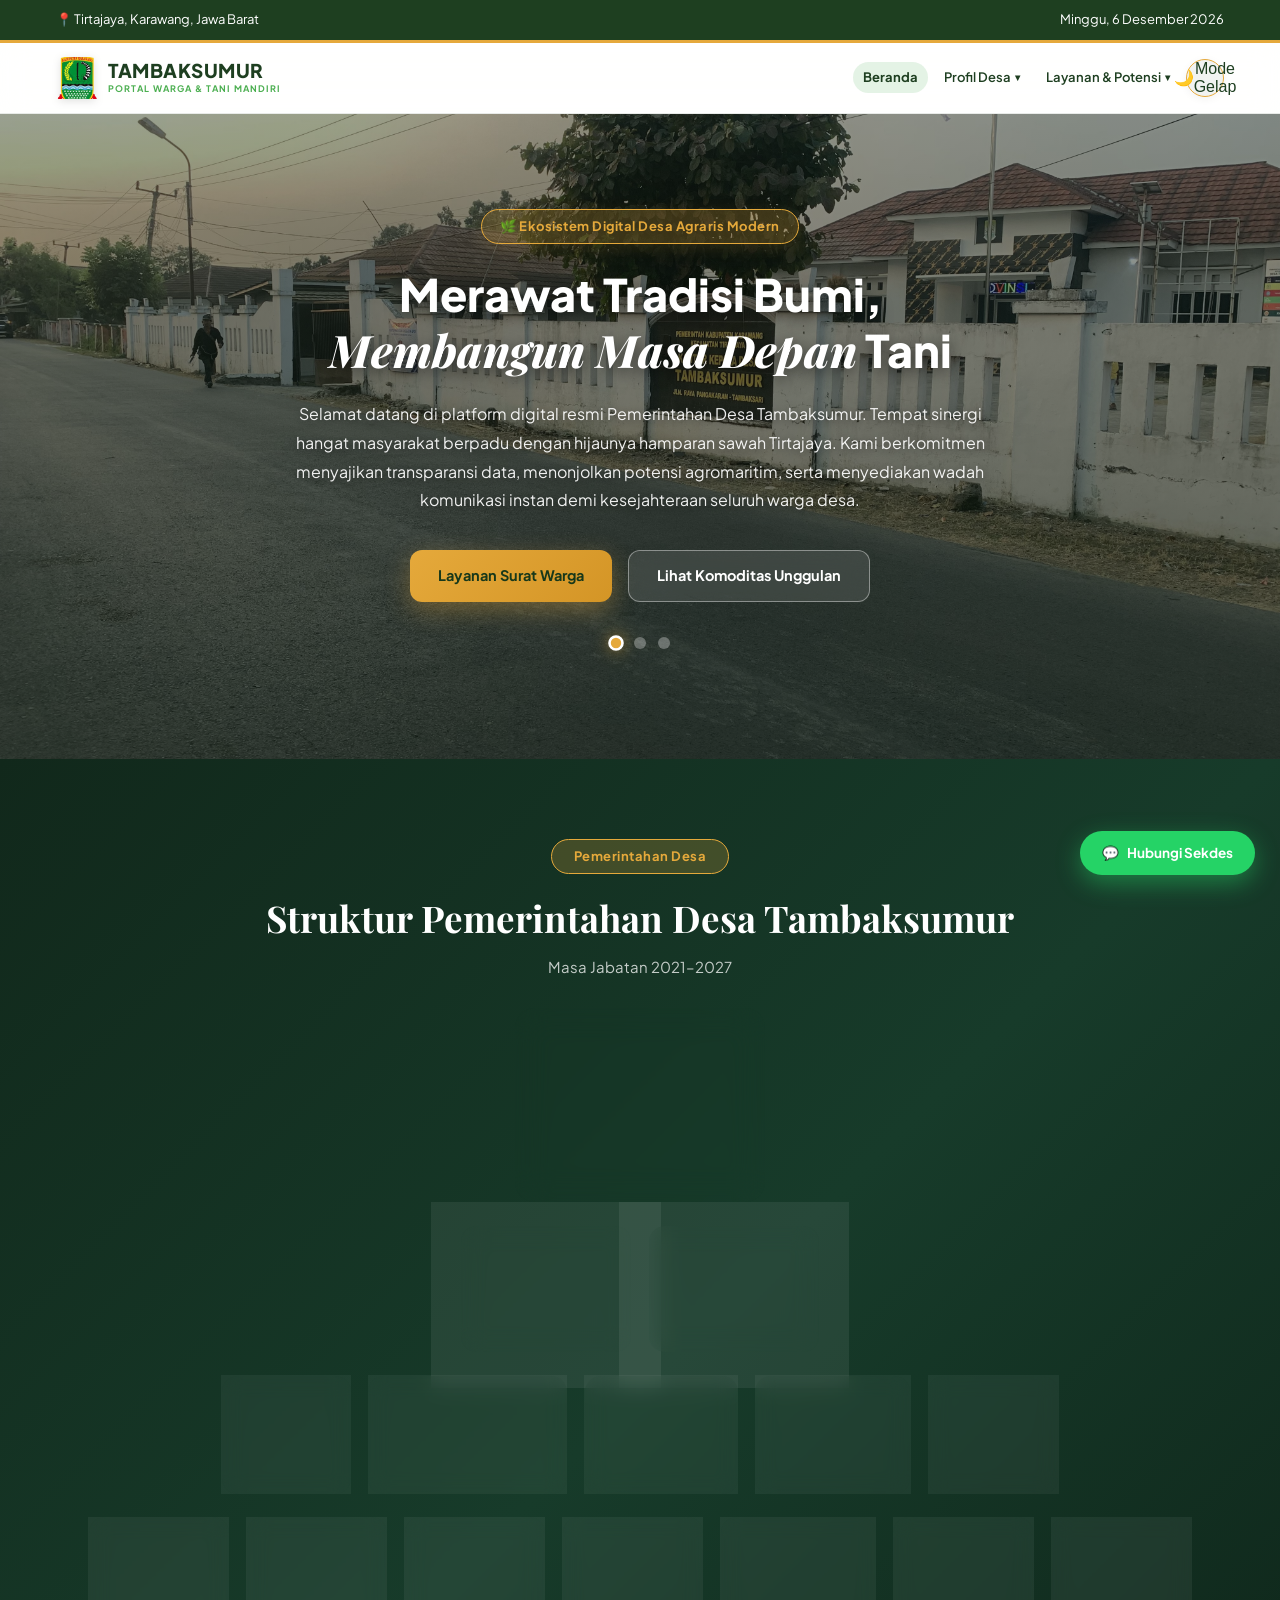
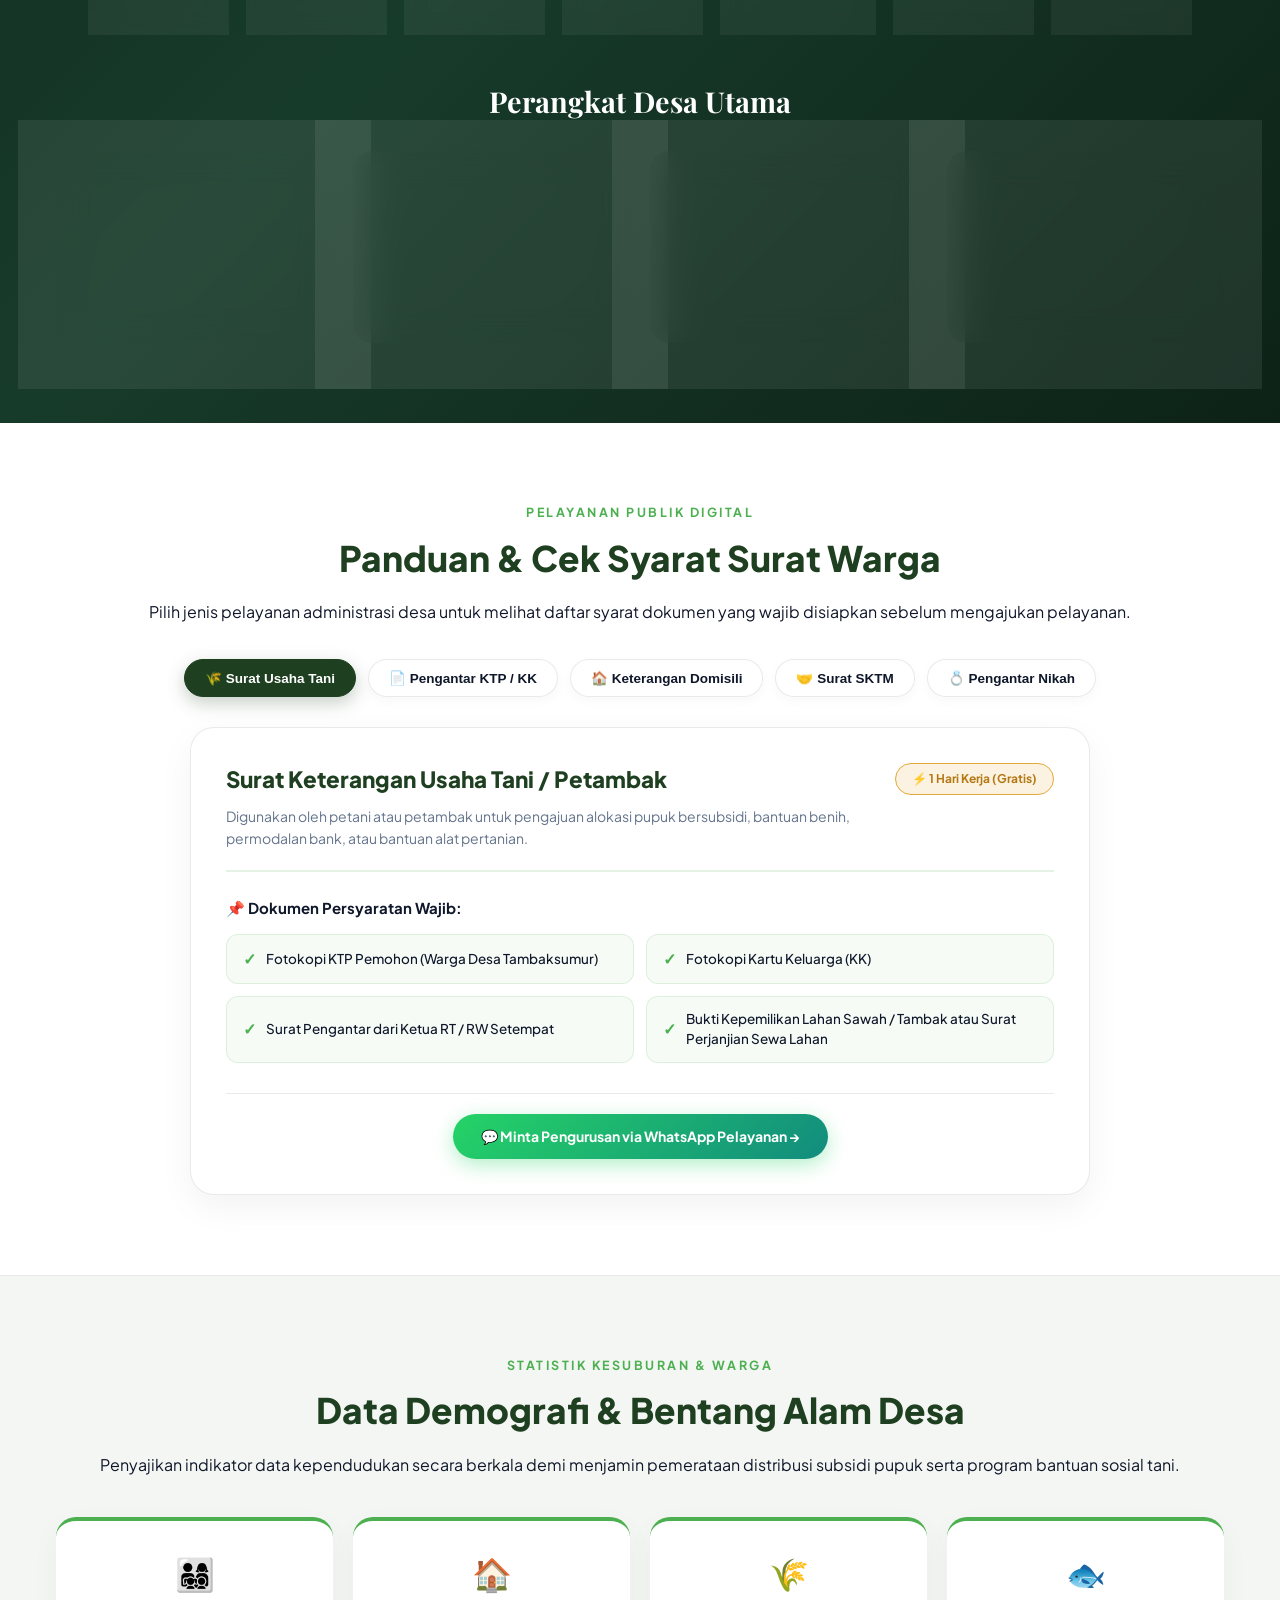
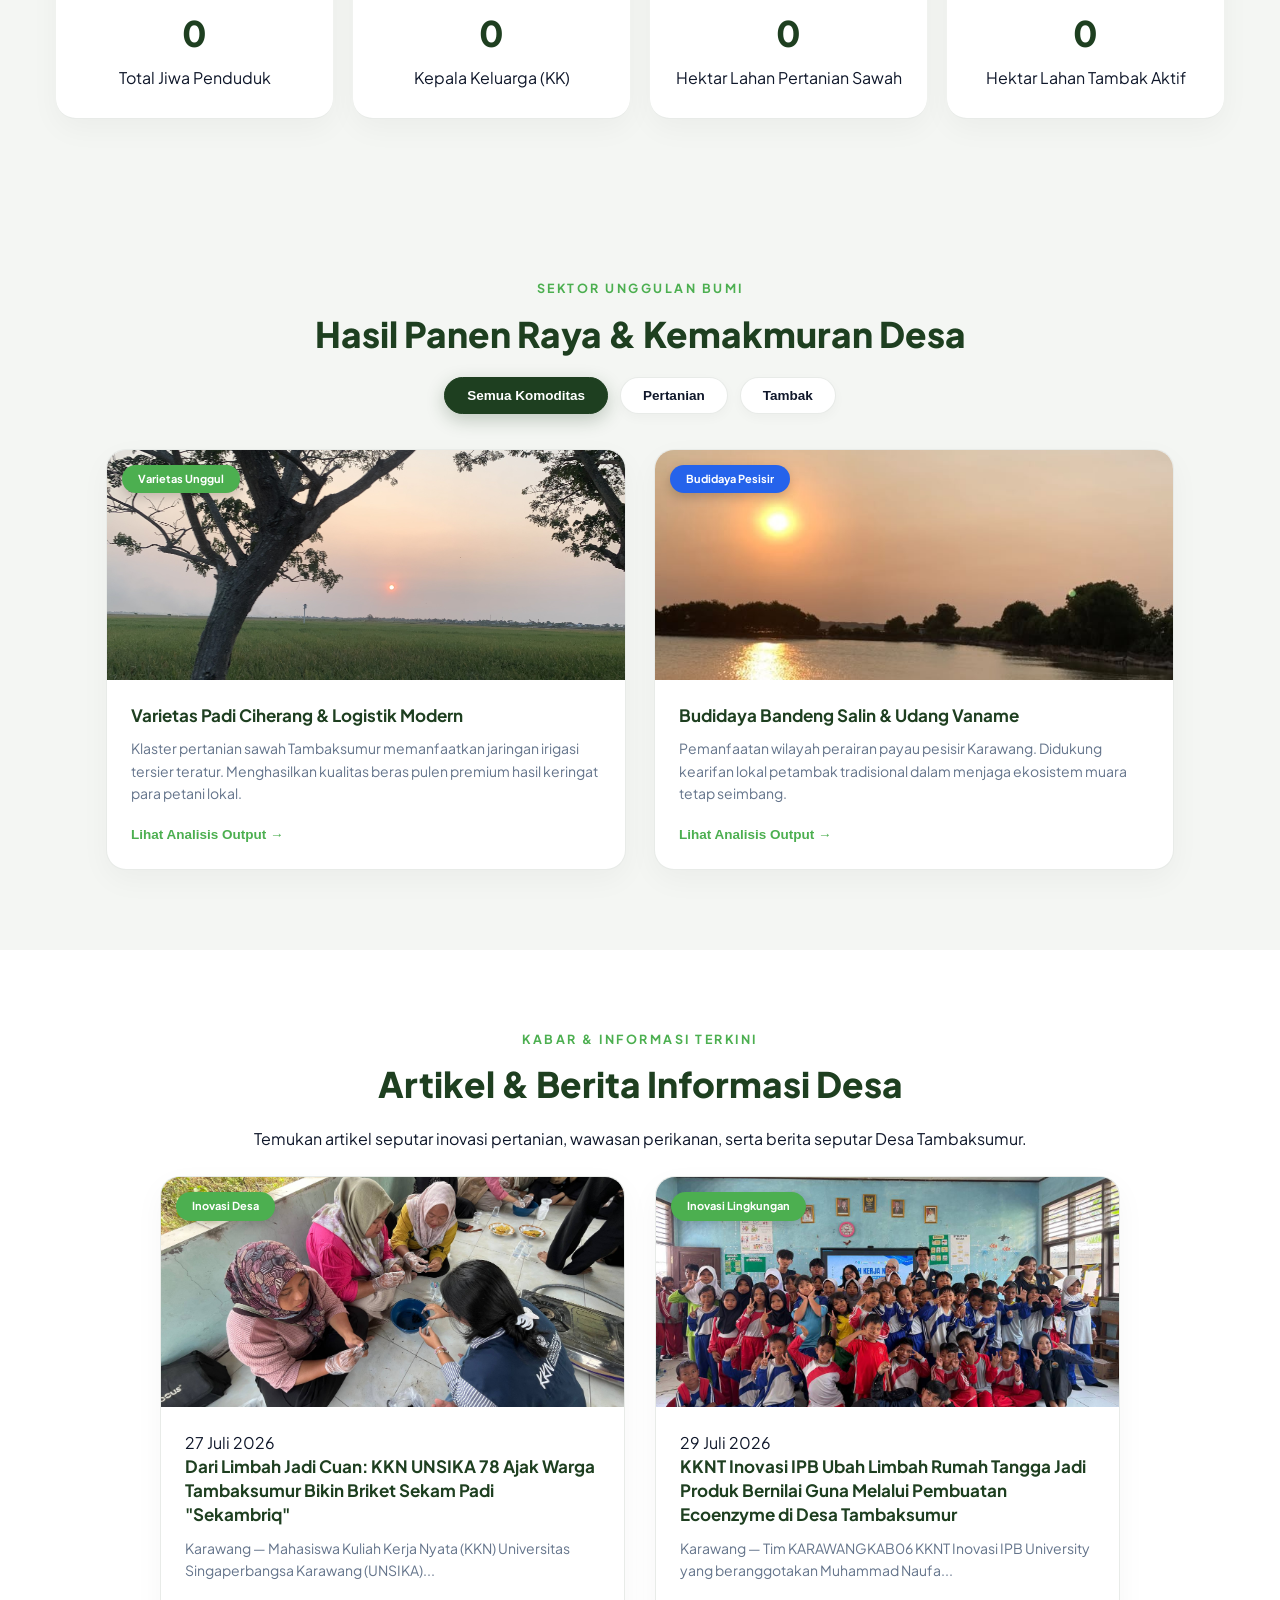
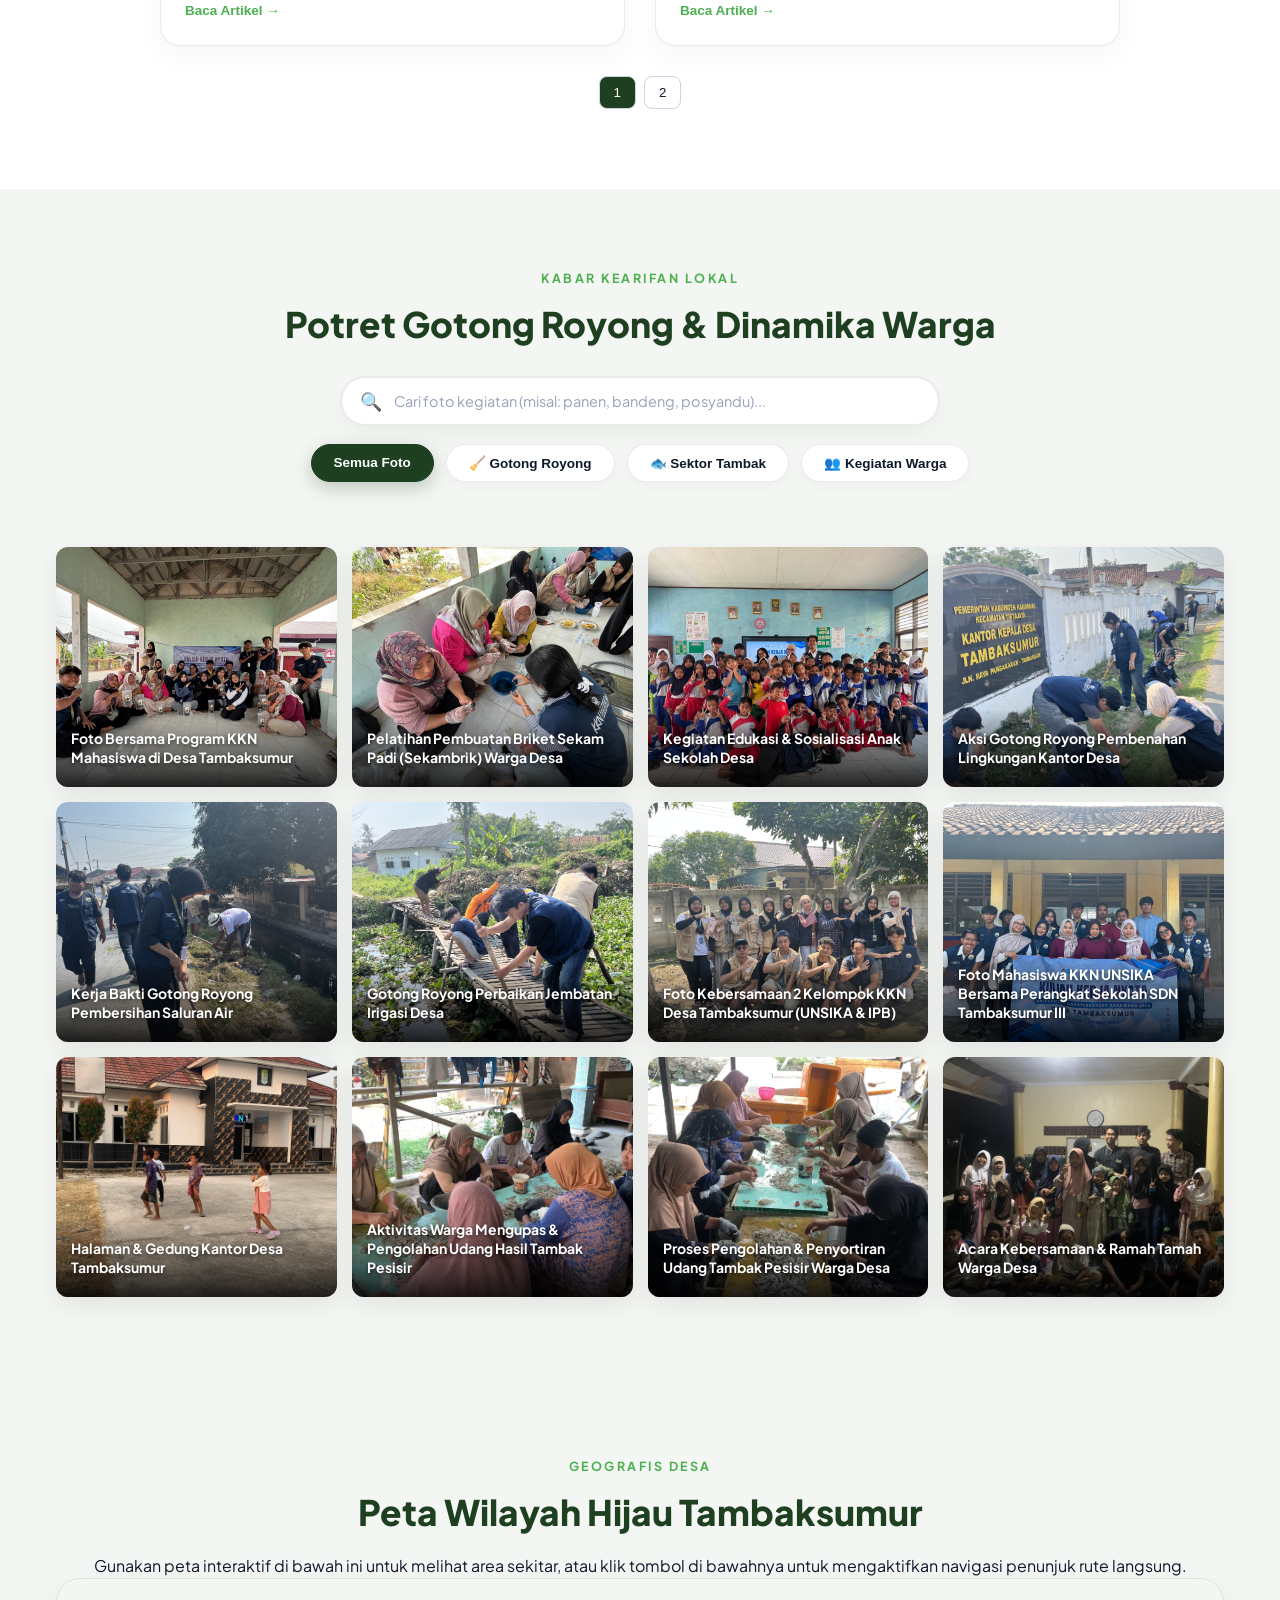
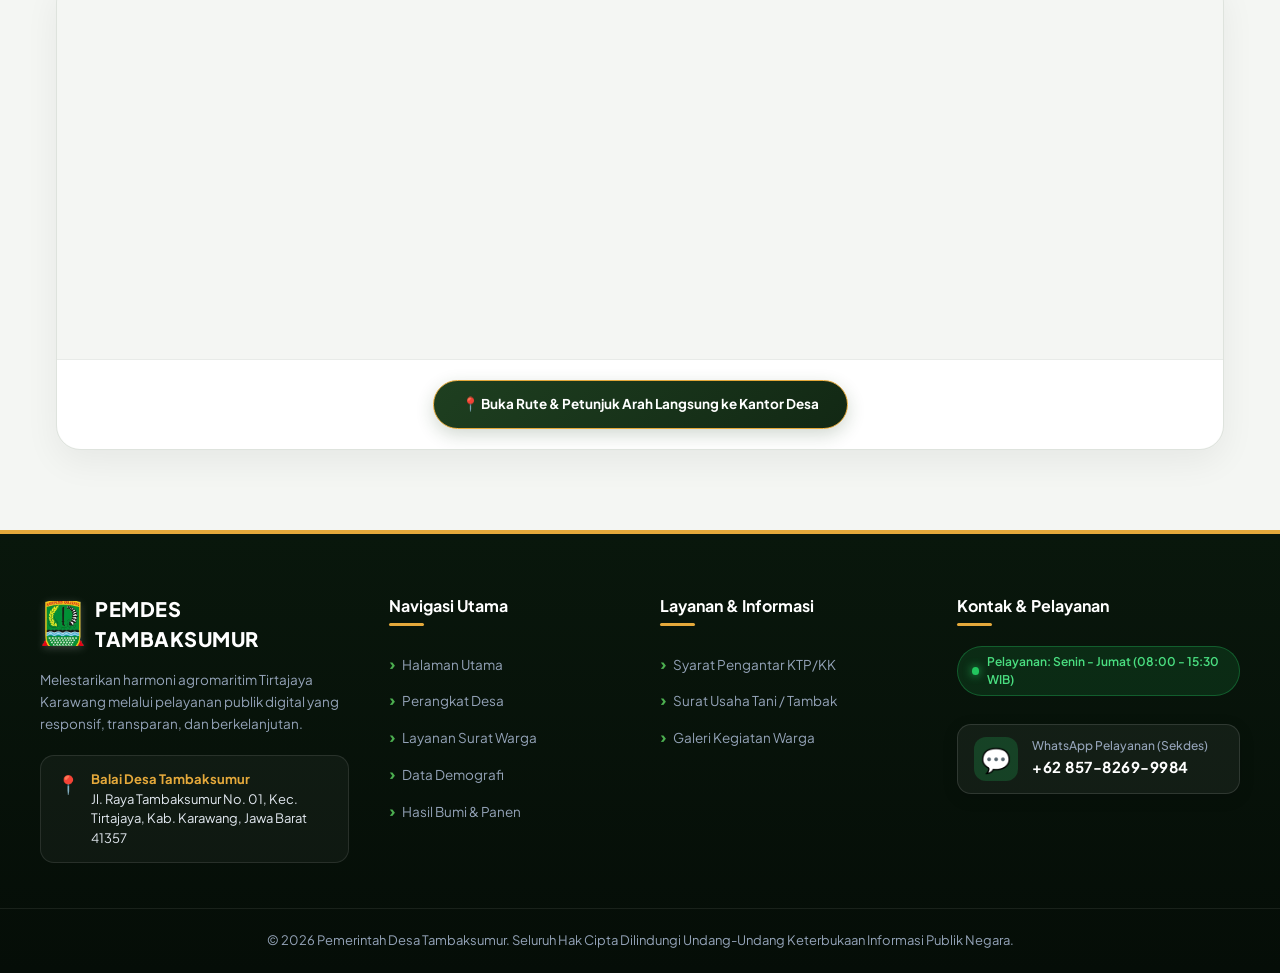
==== commit 06097d72: "perbaikan posisi" ====
--- a/public/index.html
+++ b/public/index.html
@@ -128,13 +128,31 @@
                     </div>
                 </li>
                 <li><a href="#home" class="nav-item active"><span class="nav-icon-sm">🏠</span> Beranda</a></li>
-                <li><a href="#perangkat" class="nav-item"><span class="nav-icon-sm">👥</span> Perangkat Desa</a></li>
-                <li><a href="#layanan" class="nav-item"><span class="nav-icon-sm">📜</span> Layanan Surat</a></li>
-                <li><a href="#demografi" class="nav-item"><span class="nav-icon-sm">📊</span> Data Kependudukan</a></li>
-                <li><a href="#potensi" class="nav-item"><span class="nav-icon-sm">🌾</span> Hasil Bumi</a></li>
-                <li><a href="#artikel" class="nav-item"><span class="nav-icon-sm">📰</span> Artikel Desa</a></li>
-                <li><a href="#kegiatan" class="nav-item"><span class="nav-icon-sm">🖼️</span> Galeri Warga</a></li>
-                <li><a href="#maps-location" class="nav-item"><span class="nav-icon-sm">📍</span> Lokasi</a></li>
+
+                <!-- DROPDOWN: PROFIL DESA -->
+                <li class="nav-dropdown">
+                    <a href="javascript:void(0)" class="nav-item dropdown-toggle" aria-haspopup="true" aria-expanded="false">
+                        <span class="nav-icon-sm">🏛️</span> Profil Desa <span class="caret-icon">▾</span>
+                    </a>
+                    <ul class="dropdown-menu">
+                        <li><a href="#perangkat" class="dropdown-item"><span class="nav-icon-sm">👥</span> Perangkat Desa</a></li>
+                        <li><a href="#demografi" class="dropdown-item"><span class="nav-icon-sm">📊</span> Data Kependudukan</a></li>
+                        <li><a href="#maps-location" class="dropdown-item"><span class="nav-icon-sm">📍</span> Lokasi Balai Desa</a></li>
+                    </ul>
+                </li>
+
+                <!-- DROPDOWN: LAYANAN & POTENSI -->
+                <li class="nav-dropdown">
+                    <a href="javascript:void(0)" class="nav-item dropdown-toggle" aria-haspopup="true" aria-expanded="false">
+                        <span class="nav-icon-sm">🌾</span> Layanan & Potensi <span class="caret-icon">▾</span>
+                    </a>
+                    <ul class="dropdown-menu">
+                        <li><a href="#layanan" class="dropdown-item"><span class="nav-icon-sm">📜</span> Layanan Surat Warga</a></li>
+                        <li><a href="#potensi" class="dropdown-item"><span class="nav-icon-sm">🌾</span> Hasil Bumi & Panen</a></li>
+                        <li><a href="#artikel" class="dropdown-item"><span class="nav-icon-sm">📰</span> Artikel Desa</a></li>
+                        <li><a href="#kegiatan" class="dropdown-item"><span class="nav-icon-sm">🖼️</span> Galeri Warga</a></li>
+                    </ul>
+                </li>
 
                 <li class="dark-mode-item">
                     <button id="dark-mode-toggle" class="btn-dark-mode" aria-label="Toggle Dark Mode">
@@ -778,11 +796,14 @@
                     <span class="status-dot-green"></span>
                     <span>Pelayanan: Senin - Jumat (08:00 - 15:30 WIB)</span>
                 </div>
-                <ul class="contact-info-list">
-                    <li>💬 <strong>WhatsApp Pelayanan (Sekdes):</strong> +62 857-8269-9984</li>
-                </ul>
-
-
+                <a href="https://api.whatsapp.com/send?phone=6285782699984&text=Halo%20Sekdes%20Desa%20Tambaksumur,%20saya%20ingin%20bertanya"
+                    target="_blank" class="footer-wa-card" aria-label="WhatsApp Pelayanan Sekdes">
+                    <div class="wa-card-icon-badge">💬</div>
+                    <div class="wa-card-details">
+                        <span class="wa-card-title">WhatsApp Pelayanan (Sekdes)</span>
+                        <span class="wa-card-number">+62 857-8269-9984</span>
+                    </div>
+                </a>
             </div>
         </div>
 
--- a/public/style.css
+++ b/public/style.css
@@ -272,6 +272,32 @@
     filter: drop-shadow(0 2px 4px rgba(76, 175, 80, 0.3));
 }
 
+.navbar-logo-img {
+    height: 42px;
+    width: auto;
+    max-width: 50px;
+    object-fit: contain;
+    filter: drop-shadow(0 2px 4px rgba(0, 0, 0, 0.12));
+    transition: transform 0.3s ease;
+}
+
+.logo:hover .navbar-logo-img {
+    transform: scale(1.08);
+}
+
+.drawer-logo-img {
+    height: 38px;
+    width: auto;
+    object-fit: contain;
+}
+
+.footer-logo-img {
+    height: 45px;
+    width: auto;
+    object-fit: contain;
+    filter: drop-shadow(0 2px 4px rgba(255, 255, 255, 0.2));
+}
+
 .logo .title { 
     color: var(--primary-earth); 
     font-weight: 800; 
@@ -294,19 +320,21 @@
     display: flex; 
     list-style: none; 
     align-items: center; 
-    gap: 12px; 
+    gap: 6px; 
+    flex-wrap: nowrap;
 }
 
 .nav-links a { 
     text-decoration: none; 
     color: var(--primary-earth); 
     font-weight: 600; 
-    font-size: 13.5px; 
-    padding: 7px 14px;
+    font-size: 13px; 
+    padding: 6px 10px;
     border-radius: 20px;
     transition: all 0.25s ease;
     display: inline-flex;
     align-items: center;
+    white-space: nowrap;
 }
 
 .nav-links a:hover { 
@@ -319,6 +347,93 @@
     color: var(--primary-earth); 
     background: rgba(76, 175, 80, 0.15);
     font-weight: 700;
+}
+
+/* SYSTEM DROPDOWN NAVBAR ULTRA-PREMIUM */
+.nav-dropdown {
+    position: relative;
+}
+
+.dropdown-toggle {
+    cursor: pointer;
+    user-select: none;
+}
+
+.caret-icon {
+    font-size: 10px;
+    margin-left: 4px;
+    transition: transform 0.3s ease;
+    display: inline-block;
+}
+
+.nav-dropdown:hover .caret-icon,
+.nav-dropdown.open .caret-icon {
+    transform: rotate(180deg);
+}
+
+.dropdown-menu {
+    position: absolute;
+    top: calc(100% + 8px);
+    left: 0;
+    min-width: 210px;
+    background: #ffffff;
+    border-radius: 14px;
+    padding: 8px 0;
+    box-shadow: 0 12px 32px rgba(0, 0, 0, 0.12);
+    border: 1px solid rgba(0, 0, 0, 0.07);
+    list-style: none;
+    opacity: 0;
+    visibility: hidden;
+    transform: translateY(8px);
+    transition: all 0.25s cubic-bezier(0.16, 1, 0.3, 1);
+    z-index: 1050;
+}
+
+.nav-dropdown:hover .dropdown-menu,
+.nav-dropdown.open .dropdown-menu {
+    opacity: 1;
+    visibility: visible;
+    transform: translateY(0);
+}
+
+.dropdown-menu li {
+    width: 100%;
+}
+
+.dropdown-item {
+    display: flex !important;
+    align-items: center !important;
+    gap: 8px !important;
+    padding: 10px 18px !important;
+    color: var(--primary-earth) !important;
+    font-size: 13.5px !important;
+    font-weight: 500 !important;
+    border-radius: 0 !important;
+    background: transparent !important;
+    transition: background 0.2s ease, color 0.2s ease, padding-left 0.2s ease !important;
+    white-space: nowrap !important;
+}
+
+.dropdown-item:hover {
+    background: rgba(76, 175, 80, 0.1) !important;
+    color: var(--padi-fresh) !important;
+    padding-left: 22px !important;
+}
+
+/* DARK THEME DROPDOWN */
+body.dark-theme .dropdown-menu {
+    background: #18381b;
+    border-color: rgba(255, 255, 255, 0.12);
+    box-shadow: 0 12px 35px rgba(0, 0, 0, 0.45);
+}
+
+body.dark-theme .dropdown-item {
+    color: #e2e8f0 !important;
+}
+
+body.dark-theme .dropdown-item:hover {
+    background: rgba(255, 255, 255, 0.12) !important;
+    color: #ffffff !important;
 }
 
 .btn-nav-cta {
@@ -1533,6 +1648,65 @@
 
 .contact-info-list strong {
     color: #ffffff;
+}
+
+/* ULTRA-PREMIUM FOOTER WHATSAPP CARD */
+.footer-wa-card {
+    display: flex;
+    align-items: center;
+    gap: 14px;
+    background: rgba(255, 255, 255, 0.05);
+    border: 1px solid rgba(255, 255, 255, 0.12);
+    border-radius: 14px;
+    padding: 12px 16px;
+    text-decoration: none;
+    margin-top: 10px;
+    transition: all 0.3s cubic-bezier(0.16, 1, 0.3, 1);
+    box-shadow: 0 4px 15px rgba(0, 0, 0, 0.15);
+}
+
+.footer-wa-card:hover {
+    background: rgba(37, 211, 102, 0.15);
+    border-color: #25d366;
+    transform: translateY(-2px);
+    box-shadow: 0 8px 25px rgba(37, 211, 102, 0.25);
+}
+
+.wa-card-icon-badge {
+    font-size: 24px;
+    width: 44px;
+    height: 44px;
+    background: rgba(37, 211, 102, 0.2);
+    border-radius: 12px;
+    display: flex;
+    align-items: center;
+    justify-content: center;
+    flex-shrink: 0;
+}
+
+.wa-card-details {
+    display: flex;
+    flex-direction: column;
+    gap: 3px;
+}
+
+.wa-card-title {
+    font-size: 12px;
+    color: #94a3b8;
+    font-weight: 500;
+    line-height: 1.2;
+}
+
+.wa-card-number {
+    font-size: 15px;
+    color: #ffffff;
+    font-weight: 700;
+    letter-spacing: 0.5px;
+    white-space: nowrap;
+}
+
+.footer-wa-card:hover .wa-card-number {
+    color: #25d366;
 }
 
 
